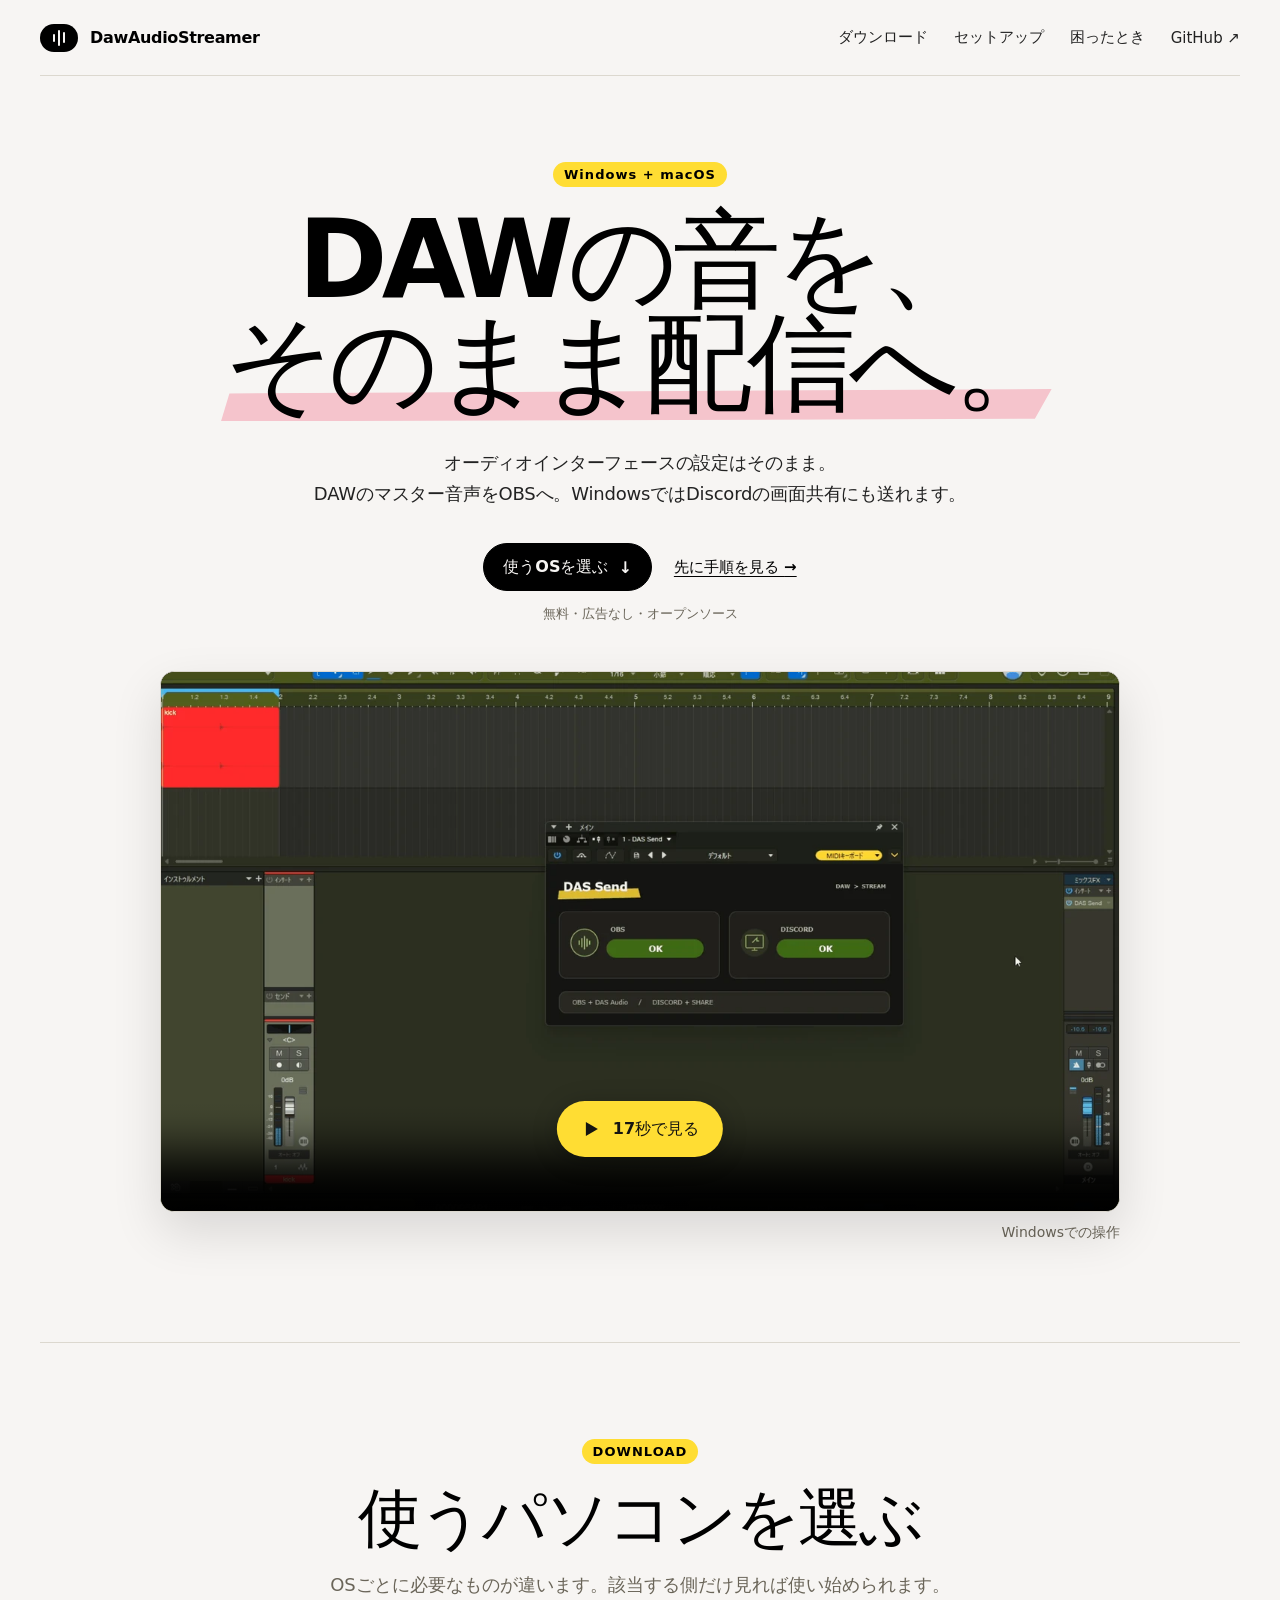
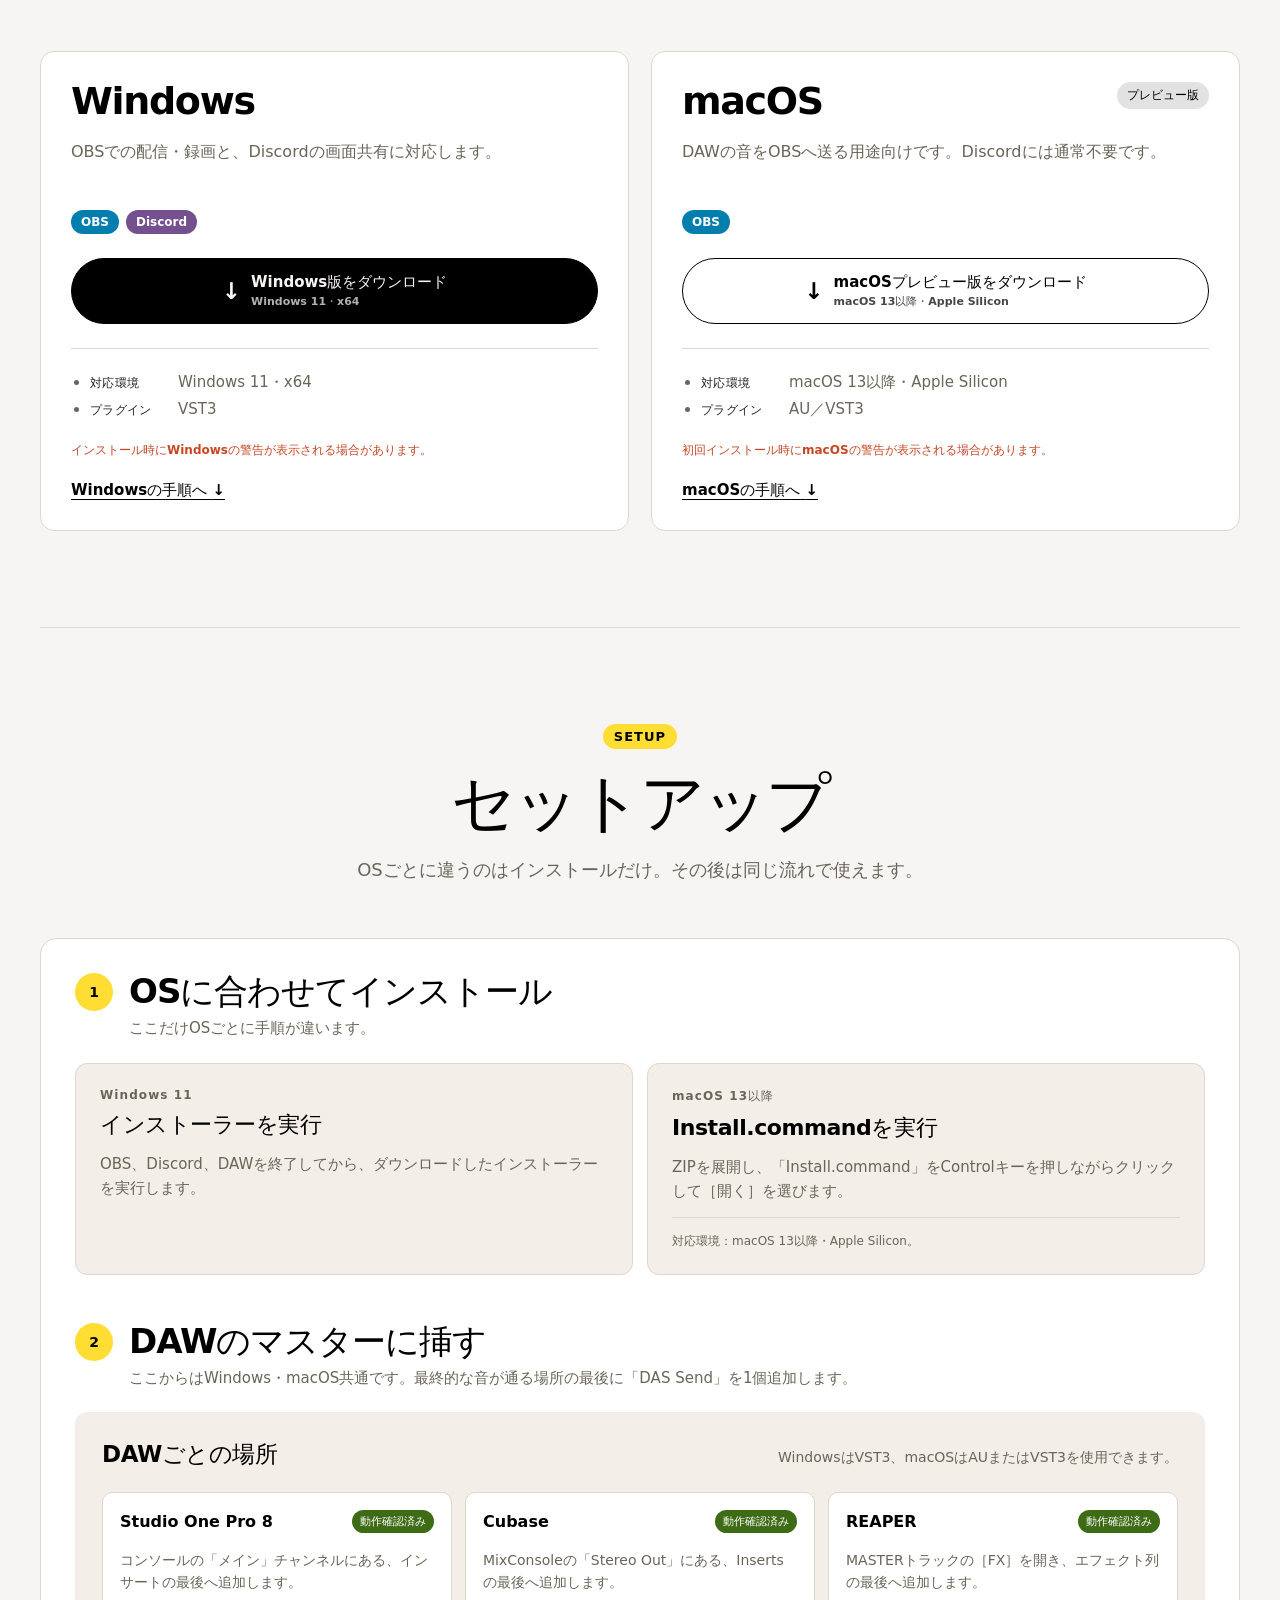
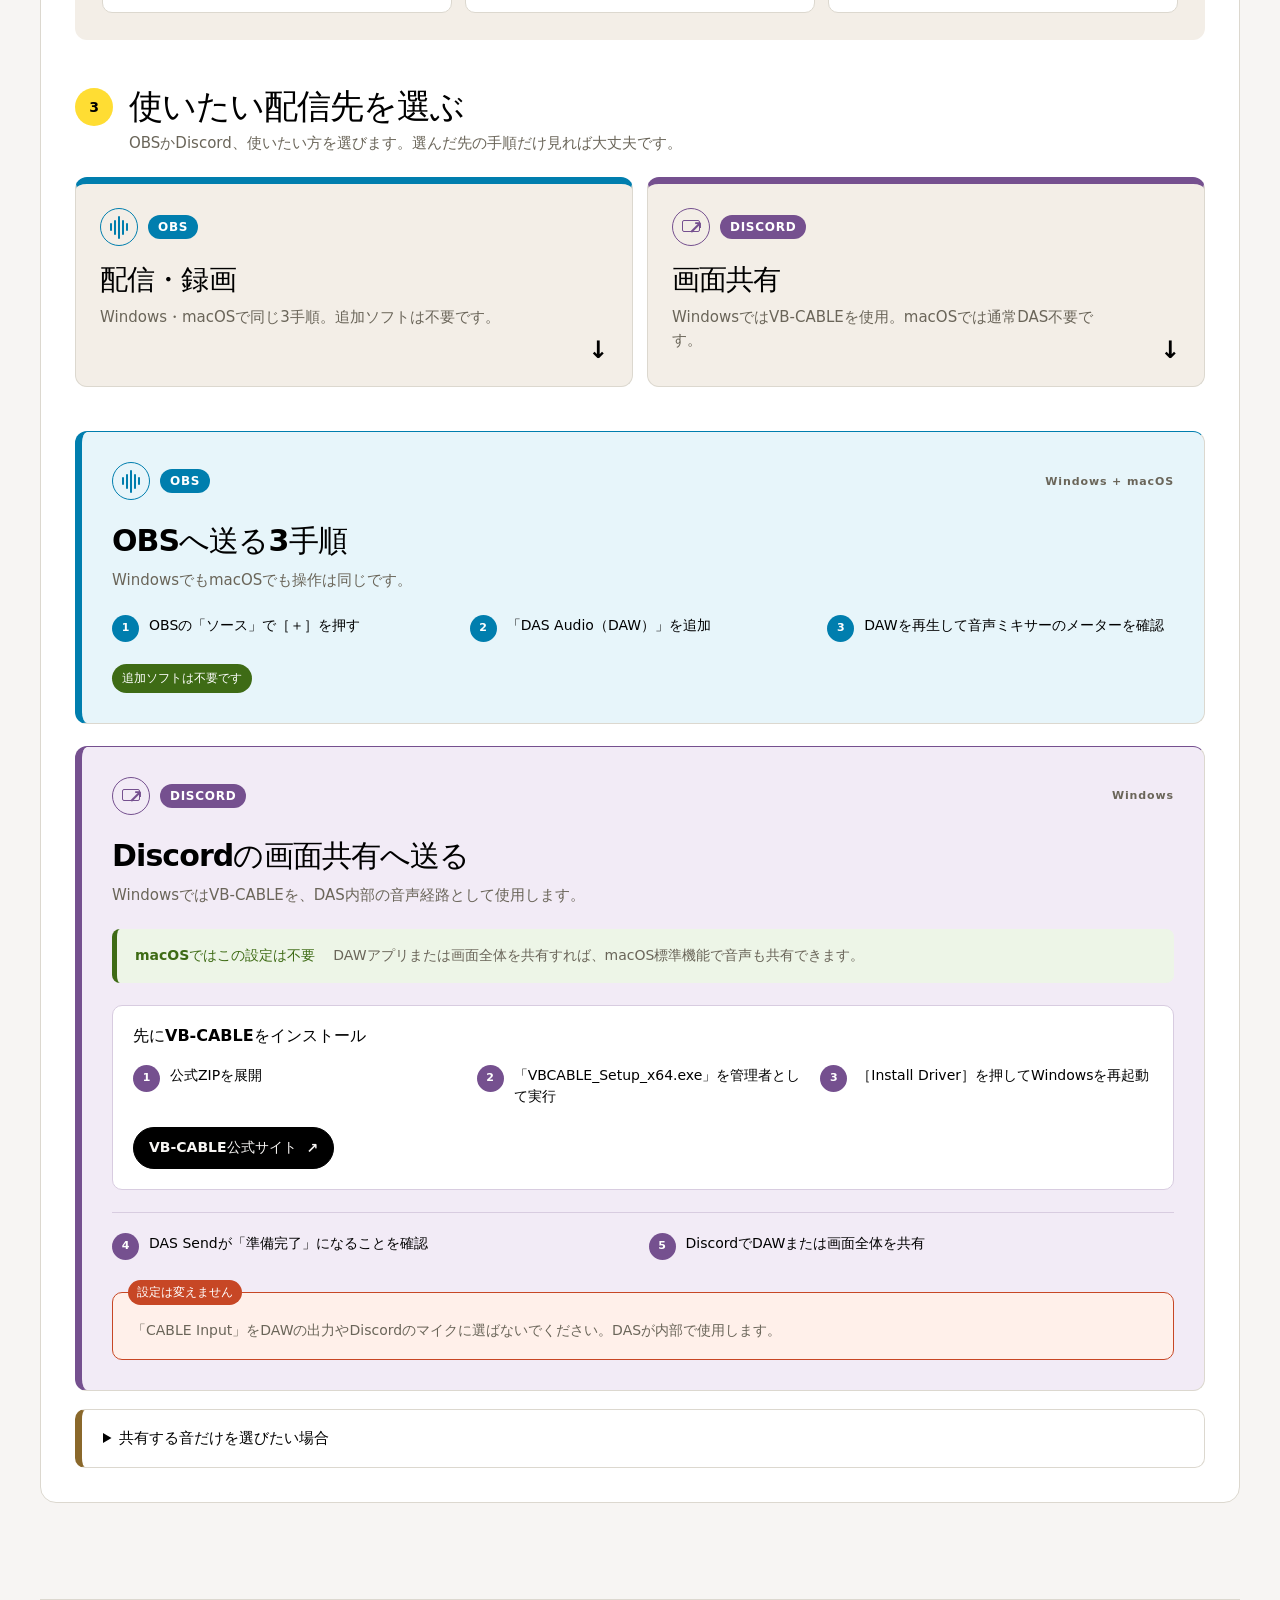
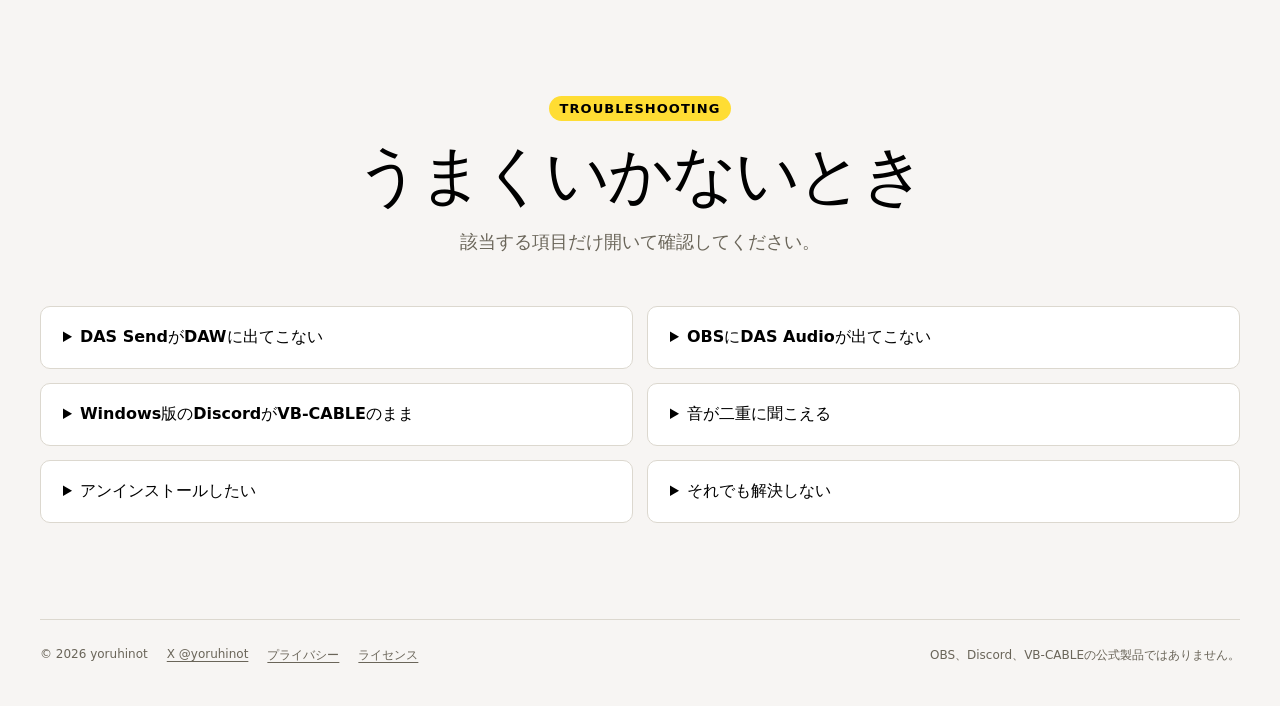
==== site/index.html @ f1803416 "不具合や要望の連絡先にXを追加" ====
<!doctype html>
<html lang="ja">
<head>
  <meta charset="utf-8">
  <meta name="viewport" content="width=device-width, initial-scale=1">
  <title>DawAudioStreamer — DAWの音を配信へ</title>
  <meta name="description" content="DAWの音声を、オーディオ設定を変えずにOBSやDiscordの画面共有へ送れます。Windows版とmacOSプレビュー版を配布中。">
  <meta name="theme-color" content="#f7f5f3" media="(prefers-color-scheme: light)">
  <meta name="theme-color" content="#151411" media="(prefers-color-scheme: dark)">
  <link rel="canonical" href="https://yoruhinot.github.io/DawAudioStreamer/">
  <link rel="icon" href="favicon.ico?v=20260908" sizes="16x16 32x32 48x48">
  <link rel="icon" type="image/png" sizes="32x32" href="favicon-32.png?v=20260908">
  <link rel="icon" type="image/svg+xml" sizes="any" href="favicon.svg?v=20260908">
  <link rel="apple-touch-icon" sizes="180x180" href="apple-touch-icon.png?v=20260908">
  <meta property="og:type" content="website">
  <meta property="og:site_name" content="DawAudioStreamer">
  <meta property="og:locale" content="ja_JP">
  <meta property="og:url" content="https://yoruhinot.github.io/DawAudioStreamer/">
  <meta property="og:title" content="DawAudioStreamer — DAWの音を配信へ">
  <meta property="og:description" content="DAWの音をOBSへ。WindowsではDiscordの画面共有にも。オーディオインターフェースの設定はそのまま。">
  <meta property="og:image" content="https://yoruhinot.github.io/DawAudioStreamer/og.png?v=20260908">
  <meta property="og:image:type" content="image/png">
  <meta property="og:image:alt" content="DawAudioStreamer — DAWの音を、そのまま配信へ。OBS / Discord">
  <meta property="og:image:width" content="1731">
  <meta property="og:image:height" content="909">
  <meta name="twitter:card" content="summary_large_image">
  <meta name="twitter:title" content="DawAudioStreamer — DAWの音を配信へ">
  <meta name="twitter:description" content="DAWの音をOBSへ。WindowsではDiscordの画面共有にも。オーディオインターフェースの設定はそのまま。">
  <meta name="twitter:image" content="https://yoruhinot.github.io/DawAudioStreamer/og.png?v=20260908">
  <meta name="twitter:image:alt" content="DawAudioStreamer — DAWの音を、そのまま配信へ。OBS / Discord">
  <link rel="stylesheet" href="styles.css?v=20260908-video">
</head>
<body>
  <header class="site-header">
    <a class="brand" href="#top" aria-label="DawAudioStreamer トップ">
      <span class="brand-mark" aria-hidden="true"><i></i><i></i><i></i></span>
      <span>DawAudioStreamer</span>
    </a>
    <nav aria-label="メインメニュー">
      <a href="#download">ダウンロード</a>
      <a href="#setup">セットアップ</a>
      <a href="#trouble">困ったとき</a>
      <a href="https://github.com/yoruhinot/DawAudioStreamer">GitHub <span aria-hidden="true">↗</span></a>
    </nav>
  </header>

  <main id="top">
    <section class="hero">
      <div class="hero-copy">
        <p class="eyebrow">Windows + macOS</p>
        <h1>DAWの音を、<br><span>そのまま配信へ。</span></h1>
        <p class="lead">オーディオインターフェースの設定はそのまま。<br>DAWのマスター音声をOBSへ。WindowsではDiscordの画面共有にも送れます。</p>
        <div class="hero-actions">
          <a class="primary-button" href="#download">使うOSを選ぶ <span aria-hidden="true">↓</span></a>
          <a class="text-link" href="#setup">先に手順を見る <span aria-hidden="true">→</span></a>
        </div>
        <p class="download-note">無料・広告なし・オープンソース</p>
      </div>

      <figure class="demo-figure">
        <div class="demo-player">
          <video id="demo-video" controls playsinline preload="none" width="1920" height="1080" poster="demo-poster.webp" aria-label="DawAudioStreamerの使い方：DAW、OBS、Discordでの操作">
            <source src="das-demo.mp4" type="video/mp4">
            <a href="das-demo.mp4">動画をダウンロード</a>
          </video>
          <button class="demo-play" id="demo-play" type="button" aria-label="Windowsでの使い方を再生（約17秒）" aria-controls="demo-video" hidden>
            <svg width="20" height="20" viewBox="0 0 20 20" aria-hidden="true"><path d="M5 3 17 10 5 17Z" fill="currentColor"/></svg>
            <span>17秒で見る</span>
          </button>
        </div>
        <figcaption>Windowsでの操作</figcaption>
      </figure>
    </section>

    <section class="download-section" id="download">
      <div class="section-heading">
        <p class="eyebrow">DOWNLOAD</p>
        <h2>使うパソコンを選ぶ</h2>
        <p>OSごとに必要なものが違います。該当する側だけ見れば使い始められます。</p>
      </div>

      <div class="platform-grid">
        <article class="platform-card windows-card">
          <div class="platform-card-header"><h3>Windows</h3></div>
          <p class="platform-summary">OBSでの配信・録画と、Discordの画面共有に対応します。</p>
          <div class="purpose-chips" aria-label="Windows版の用途"><span class="obs-chip">OBS</span><span class="discord-chip">Discord</span></div>
          <a class="download-button" id="windows-download" href="https://github.com/yoruhinot/DawAudioStreamer/releases/download/v0.4.1/DawAudioStreamer-Setup-0.4.1.exe">
            <span class="download-icon" aria-hidden="true">↓</span><span><strong id="download-title">Windows版をダウンロード</strong><small id="download-version">Windows 11・x64</small></span>
          </a>
          <ul class="platform-facts"><li><strong>対応環境</strong>Windows 11・x64</li><li><strong>プラグイン</strong>VST3</li></ul>
          <p class="install-warning">インストール時にWindowsの警告が表示される場合があります。</p>
          <a class="card-link" href="#windows-setup">Windowsの手順へ <span aria-hidden="true">↓</span></a>
        </article>

        <article class="platform-card mac-card">
          <div class="platform-card-header"><h3>macOS</h3><span class="stage-badge">プレビュー版</span></div>
          <p class="platform-summary">DAWの音をOBSへ送る用途向けです。Discordには通常不要です。</p>
          <div class="purpose-chips" aria-label="macOS版の用途"><span class="obs-chip">OBS</span></div>
          <a class="download-button mac-download" id="mac-download" href="https://github.com/yoruhinot/DawAudioStreamer/releases/download/v0.4.1-macos-preview.1/DawAudioStreamer-0.4.1-macos-preview.1-macOS-AppleSilicon.zip">
            <span class="download-icon" aria-hidden="true">↓</span><span><strong id="mac-download-title">macOSプレビュー版をダウンロード</strong><small id="mac-download-version">macOS 13以降・Apple Silicon</small></span>
          </a>
          <ul class="platform-facts"><li><strong>対応環境</strong>macOS 13以降・Apple Silicon</li><li><strong>プラグイン</strong>AU／VST3</li></ul>
          <p class="install-warning">初回インストール時にmacOSの警告が表示される場合があります。</p>
          <a class="card-link" href="#macos">macOSの手順へ <span aria-hidden="true">↓</span></a>
        </article>
      </div>
    </section>

    <section class="setup-section" id="setup">
      <span class="anchor-alias" id="start" aria-hidden="true"></span>
      <div class="section-heading"><p class="eyebrow">SETUP</p><h2>セットアップ</h2><p>OSごとに違うのはインストールだけ。その後は同じ流れで使えます。</p></div>

      <article class="setup-flow">
        <div class="flow-heading"><span>1</span><div><h3>OSに合わせてインストール</h3><p>ここだけOSごとに手順が違います。</p></div></div>
        <div class="install-grid">
          <section class="install-card" id="windows-setup">
            <p class="platform-label">Windows 11</p><h4>インストーラーを実行</h4>
            <p>OBS、Discord、DAWを終了してから、ダウンロードしたインストーラーを実行します。</p>
          </section>
          <section class="install-card" id="macos">
            <p class="platform-label">macOS 13以降</p><h4>Install.commandを実行</h4>
            <p>ZIPを展開し、「Install.command」をControlキーを押しながらクリックして［開く］を選びます。</p>
            <small>対応環境：macOS 13以降・Apple Silicon。</small>
          </section>
        </div>

        <div class="flow-heading" id="daw"><span>2</span><div><h3>DAWのマスターに挿す</h3><p>ここからはWindows・macOS共通です。最終的な音が通る場所の最後に「DAS Send」を1個追加します。</p></div></div>
        <div class="daw-block">
          <div class="subheading"><h4>DAWごとの場所</h4><p>WindowsはVST3、macOSはAUまたはVST3を使用できます。</p></div>
          <div class="daw-list">
            <article class="daw-card"><header><strong>Studio One Pro 8</strong><span>動作確認済み</span></header><p>コンソールの「メイン」チャンネルにある、インサートの最後へ追加します。</p></article>
            <article class="daw-card"><header><strong>Cubase</strong><span>動作確認済み</span></header><p>MixConsoleの「Stereo Out」にある、Insertsの最後へ追加します。</p></article>
            <article class="daw-card"><header><strong>REAPER</strong><span>動作確認済み</span></header><p>MASTERトラックの［FX］を開き、エフェクト列の最後へ追加します。</p></article>
          </div>
        </div>

        <div class="flow-heading"><span>3</span><div><h3>使いたい配信先を選ぶ</h3><p>OBSかDiscord、使いたい方を選びます。選んだ先の手順だけ見れば大丈夫です。</p></div></div>
        <div class="route-choice-grid">
          <a class="route-choice obs-choice" href="#obs">
            <div class="destination-label obs-label"><span class="wave-icon" aria-hidden="true"><i></i><i></i><i></i><i></i><i></i></span><strong>OBS</strong></div>
            <h4>配信・録画</h4><p>Windows・macOSで同じ3手順。追加ソフトは不要です。</p><span class="route-arrow" aria-hidden="true">↓</span>
          </a>
          <a class="route-choice discord-choice" href="#discord">
            <div class="destination-label discord-label"><span class="share-icon" aria-hidden="true"></span><strong>DISCORD</strong></div>
            <h4>画面共有</h4><p>WindowsではVB-CABLEを使用。macOSでは通常DAS不要です。</p><span class="route-arrow" aria-hidden="true">↓</span>
          </a>
        </div>

        <div class="route-details">
          <section class="destination-card obs-guide" id="obs">
            <header class="detail-header"><div class="destination-label obs-label"><span class="wave-icon" aria-hidden="true"><i></i><i></i><i></i><i></i><i></i></span><strong>OBS</strong></div><span class="platform-scope">Windows + macOS</span></header>
            <h4>OBSへ送る3手順</h4><p>WindowsでもmacOSでも操作は同じです。</p>
            <ol><li><span>1</span>OBSの「ソース」で［＋］を押す</li><li><span>2</span>「DAS Audio（DAW）」を追加</li><li><span>3</span>DAWを再生して音声ミキサーのメーターを確認</li></ol>
            <p class="result-note success-note">追加ソフトは不要です</p>
          </section>

          <section class="destination-card discord-guide" id="discord">
            <span class="anchor-alias" id="discord-share" aria-hidden="true"></span>
            <header class="detail-header"><div class="destination-label discord-label"><span class="share-icon" aria-hidden="true"></span><strong>DISCORD</strong></div><span class="platform-scope">Windows</span></header>
            <h4>Discordの画面共有へ送る</h4><p>WindowsではVB-CABLEを、DAS内部の音声経路として使用します。</p>
            <div class="native-mac-note"><strong>macOSではこの設定は不要</strong><p>DAWアプリまたは画面全体を共有すれば、macOS標準機能で音声も共有できます。</p></div>
            <div id="vbcable" class="dependency-box">
              <strong>先にVB-CABLEをインストール</strong>
              <ol><li><span>1</span>公式ZIPを展開</li><li><span>2</span>「VBCABLE_Setup_x64.exe」を管理者として実行</li><li><span>3</span>［Install Driver］を押してWindowsを再起動</li></ol>
              <a class="secondary-button" href="https://vb-audio.com/Cable/">VB-CABLE公式サイト <span aria-hidden="true">↗</span></a>
            </div>
            <ol class="discord-final-steps"><li><span>4</span>DAS Sendが「準備完了」になることを確認</li><li><span>5</span>DiscordでDAWまたは画面全体を共有</li></ol>
            <div class="important-note"><strong>設定は変えません</strong><p>「CABLE Input」をDAWの出力やDiscordのマイクに選ばないでください。DASが内部で使用します。</p></div>
          </section>
        </div>

        <details class="advanced-tip"><summary>共有する音だけを選びたい場合</summary><p>「配信用BUS」を1本作り、配信したいトラックだけを送ります。そのBUSの最後にDAS Sendを1個挿すと、自分だけが聞く音を配信から外せます。</p></details>
      </article>
    </section>

    <section class="trouble-section" id="trouble">
      <div class="section-heading"><p class="eyebrow">TROUBLESHOOTING</p><h2>うまくいかないとき</h2><p>該当する項目だけ開いて確認してください。</p></div>
      <div class="faq-grid">
        <details><summary>DAS SendがDAWに出てこない</summary><p>DAWのVST3またはAUプラグインを再スキャンします。インストール後にDAWを再起動していない場合は、一度終了して開き直してください。</p></details>
        <details><summary>OBSにDAS Audioが出てこない</summary><p>OBSを完全に終了して開き直します。その後、「ソース」の［＋］をもう一度確認してください。</p></details>
        <details><summary>Windows版のDiscordがVB-CABLEのまま</summary><p>VB-CABLEのx64版を管理者として導入し、Windowsを再起動してください。</p></details>
        <details><summary>音が二重に聞こえる</summary><p>OBSでDAS Audioとデスクトップ音声の両方から、同じDAW音声を取り込んでいないか確認します。DAS Sendも1個だけにしてください。</p></details>
        <details><summary>アンインストールしたい</summary><p>Windowsは「インストールされているアプリ」から削除します。macOSはDAWとOBSを終了して「Uninstall.command」を実行します。</p></details>
        <details><summary>それでも解決しない</summary><p>不具合や要望は<a href="https://x.com/yoruhinot">X（@yoruhinot）</a>または<a href="https://github.com/yoruhinot/DawAudioStreamer/issues">GitHub Issues</a>へ。使用OS、DAW、OBSのバージョンと症状を添えてください。</p></details>
      </div>
    </section>
  </main>

  <footer>
    <span>© 2026 yoruhinot</span>
    <a href="https://x.com/yoruhinot">X @yoruhinot</a>
    <a href="https://github.com/yoruhinot/DawAudioStreamer/blob/main/PRIVACY.md">プライバシー</a>
    <a href="https://github.com/yoruhinot/DawAudioStreamer/blob/main/LICENSE">ライセンス</a>
    <span class="trademark-note">OBS、Discord、VB-CABLEの公式製品ではありません。</span>
  </footer>

  <script src="app.js?v=20260908-video" defer></script>
</body>
</html>
---- site/styles.css ----
:root {
  color-scheme: light dark;
  --paper: #f7f5f3;
  --card: #ffffff;
  --cream: #f3eee7;
  --ink: #000000;
  --charcoal: #222222;
  --graphite: #6a6559;
  --linen: #dcd8cf;
  --smoke: #e2e2e2;
  --yellow: #ffdd33;
  --pink: #f5c4cc;
  --obs: #007eae;
  --obs-soft: #e7f5fa;
  --discord: #75508f;
  --discord-soft: #f2ebf6;
  --success: #3e6b15;
  --success-soft: #edf5e7;
  --attention: #c74725;
  --attention-soft: #fff0ea;
  --tip: #8a682b;
  --focus: #005fcc;
  font-family: Inter, "Segoe UI", "Noto Sans JP", system-ui, sans-serif;
  font-synthesis: none;
}

* { box-sizing: border-box; }
html { scroll-behavior: smooth; }
body { margin: 0; min-height: 100vh; color: var(--ink); background: var(--paper); }
a { color: inherit; }
section, article[id], div[id] { scroll-margin-top: 110px; }

.site-header, main, footer { width: min(1200px, calc(100% - 48px)); margin-inline: auto; }
.site-header {
  position: sticky;
  z-index: 20;
  top: 0;
  min-height: 76px;
  display: flex;
  align-items: center;
  justify-content: space-between;
  background: color-mix(in srgb, var(--paper) 94%, transparent);
  border-bottom: 1px solid var(--linen);
  backdrop-filter: blur(12px);
}
.brand { display: inline-flex; align-items: center; gap: 12px; text-decoration: none; font-weight: 750; letter-spacing: -.02em; }
.brand-mark { width: 38px; height: 28px; display: flex; align-items: center; justify-content: center; gap: 3px; color: var(--paper); background: var(--ink); border-radius: 9999px; }
.brand-mark i { width: 2px; border-radius: 2px; background: currentColor; }
.brand-mark i:nth-child(1) { height: 8px; }
.brand-mark i:nth-child(2) { height: 16px; }
.brand-mark i:nth-child(3) { height: 11px; }
nav { display: flex; align-items: center; gap: 26px; }
nav a { color: var(--charcoal); text-decoration: none; font-size: 15px; }
nav a:hover { text-decoration: underline; text-underline-offset: 4px; }

a:focus-visible, summary:focus-visible { outline: 3px solid var(--focus); outline-offset: 3px; }
.eyebrow { width: fit-content; margin: 0 auto 22px; padding: 5px 11px; color: #000; background: var(--yellow); border-radius: 9999px; font-size: 13px; font-weight: 800; letter-spacing: .08em; }
.text-link, .card-link { font-size: 15px; font-weight: 700; text-underline-offset: 4px; }
.primary-button, .secondary-button, .download-button {
  display: inline-flex;
  align-items: center;
  justify-content: center;
  gap: 10px;
  color: var(--paper);
  background: var(--ink);
  border: 1px solid var(--ink);
  border-radius: 9999px;
  font-weight: 750;
  text-decoration: none;
}
.primary-button { min-height: 48px; padding: 11px 19px; }
.primary-button:hover { color: #000; background: var(--yellow); }
.secondary-button { width: fit-content; min-height: 42px; padding: 9px 15px; font-size: 14px; }
.secondary-button:hover { color: #000; background: var(--yellow); }

.hero { padding: 86px 0 100px; text-align: center; }
.hero-copy { max-width: 980px; margin-inline: auto; }
h1 { margin: 0; font-size: clamp(58px, 8.7vw, 108px); line-height: .95; letter-spacing: -.055em; }
h1 span { position: relative; z-index: 0; white-space: nowrap; }
h1 span::before { content: ""; position: absolute; z-index: -1; left: -.03em; right: -.04em; bottom: .03em; height: .3em; background: var(--pink); clip-path: polygon(1% 14%, 99% 0, 97% 92%, 0 100%); }
.lead { margin: 34px 0 0; color: var(--charcoal); font-size: 18px; line-height: 1.7; letter-spacing: -.01em; }
.hero-actions { margin-top: 34px; display: flex; align-items: center; justify-content: center; gap: 22px; }
.download-note { margin: 14px 0 0; color: var(--graphite); font-size: 13px; }

.demo-figure { max-width: 960px; margin: 48px auto 0; }
.demo-player { position: relative; overflow: hidden; background: #151411; border: 1px solid var(--linen); border-radius: 14px; box-shadow: 0 20px 50px rgb(0 0 0 / 12%); }
.demo-player video { display: block; width: 100%; height: auto; aspect-ratio: 16 / 9; }
.demo-play { position: absolute; bottom: max(44px, 10%); left: 50%; transform: translateX(-50%); display: flex; align-items: center; justify-content: center; gap: 12px; min-height: 56px; padding: 14px 24px; color: #151411; background: #ffdd33; border: 0; border-radius: 9999px; box-shadow: 0 4px 24px rgb(0 0 0 / 25%); font: inherit; font-size: 16px; font-weight: 750; white-space: nowrap; cursor: pointer; }
.demo-play[hidden] { display: none; }
.demo-play:hover { background: #ffe76b; }
.demo-play:focus-visible { outline: 3px solid #fff; outline-offset: 5px; }
.demo-figure figcaption { margin-top: 12px; color: var(--graphite); font-size: 14px; text-align: right; }
.wave-icon { display: flex; align-items: center; justify-content: center; gap: 2px; }
.wave-icon i { width: 2px; border-radius: 2px; background: currentColor; }
.wave-icon i:nth-child(1), .wave-icon i:nth-child(5) { height: 8px; }
.wave-icon i:nth-child(2), .wave-icon i:nth-child(4) { height: 15px; }
.wave-icon i:nth-child(3) { height: 23px; }
.share-icon::before { content: ""; position: absolute; inset: 11px 9px 13px; border: 1.5px solid currentColor; border-radius: 2px; }
.share-icon::after { content: "↗"; position: absolute; left: 15px; top: 8px; font-size: 18px; font-weight: 800; }
.preview-guide { margin: 15px 0 0; padding: 9px 13px; color: var(--graphite); background: #d2c7b8; border: 1px solid #c8beb1; border-radius: 10px; font-size: 12px; }

.download-section, .setup-section, .trouble-section { padding: 96px 0; border-top: 1px solid var(--linen); }
.section-heading { max-width: 790px; margin-inline: auto; text-align: center; }
.section-heading h2 { margin: 0; font-size: clamp(43px, 5vw, 70px); line-height: 1; letter-spacing: -.045em; }
.section-heading > p:last-child { margin: 21px auto 0; color: var(--graphite); font-size: 18px; line-height: 1.55; }

.platform-grid { margin-top: 52px; display: grid; grid-template-columns: 1fr 1fr; gap: 22px; align-items: stretch; }
.platform-card { padding: 30px; display: flex; flex-direction: column; background: var(--card); border: 1px solid var(--linen); border-radius: 14px; }
.platform-card-header { display: flex; align-items: flex-start; justify-content: space-between; gap: 18px; }
.platform-label { margin: 0 0 8px; color: var(--graphite); font-size: 12px; font-weight: 800; letter-spacing: .09em; }
.platform-card h3 { margin: 0; font-size: 38px; line-height: 1; letter-spacing: -.035em; }
.stage-badge { padding: 5px 10px; color: var(--ink); background: var(--smoke); border-radius: 9999px; font-size: 12px; font-weight: 800; white-space: nowrap; }
.platform-summary { min-height: 54px; margin: 20px 0 0; color: var(--graphite); font-size: 16px; line-height: 1.55; }
.purpose-chips { margin-top: 16px; display: flex; flex-wrap: wrap; gap: 7px; }
.purpose-chips span { padding: 5px 10px; color: #fff; border-radius: 9999px; font-size: 12px; font-weight: 800; }
.purpose-chips .obs-chip { background: var(--obs); }
.purpose-chips .discord-chip { background: var(--discord); }
.purpose-chips .native-chip { background: var(--success); }
.download-button { width: 100%; min-height: 66px; margin-top: 24px; padding: 12px 18px; text-align: left; }
.download-button:hover { color: #000; background: var(--yellow); }
.download-button strong, .download-button small { display: block; }
.download-button strong { font-size: 15px; }
.download-button small { margin-top: 2px; opacity: .72; font-size: 11px; }
.download-icon { font-size: 23px; line-height: 1; }
.mac-download { color: var(--ink); background: var(--card); }
.mac-download:hover { color: var(--paper); background: var(--ink); }
.platform-facts { margin: 24px 0 0; padding: 20px 0 0 19px; color: var(--graphite); border-top: 1px solid var(--linen); font-size: 15px; line-height: 1.8; }
.platform-facts strong { display: inline-block; min-width: 88px; color: var(--charcoal); font-size: 12px; letter-spacing: .03em; }
.install-warning { margin: 18px 0 0; color: var(--attention); font-size: 12px; font-weight: 750; line-height: 1.5; }
.card-link { margin-top: auto; padding-top: 22px; }

.setup-section { position: relative; }
.anchor-alias { position: absolute; pointer-events: none; }
.setup-flow { margin-top: 54px; padding: 34px; background: var(--card); border: 1px solid var(--linen); border-radius: 16px; }
.flow-heading { margin-top: 48px; display: flex; align-items: flex-start; gap: 16px; }
.flow-heading:first-child { margin-top: 0; }
.flow-heading > span { flex: 0 0 38px; width: 38px; height: 38px; display: grid; place-items: center; color: #000; background: var(--yellow); border-radius: 9999px; font-size: 14px; font-weight: 850; }
.flow-heading h3 { margin: 0; font-size: clamp(25px, 3vw, 34px); line-height: 1.1; letter-spacing: -.03em; }
.flow-heading p { max-width: 760px; margin: 7px 0 0; color: var(--graphite); font-size: 15px; line-height: 1.55; }
.install-grid { margin-top: 22px; display: grid; grid-template-columns: 1fr 1fr; gap: 14px; }
.install-card { padding: 24px; background: var(--cream); border: 1px solid var(--linen); border-radius: 12px; }
.install-card h4 { margin: 0; font-size: 22px; letter-spacing: -.02em; }
.install-card > p:not(.platform-label) { margin: 12px 0 0; color: var(--graphite); font-size: 15px; line-height: 1.6; }
.install-card small { display: block; margin-top: 14px; padding-top: 14px; color: var(--graphite); border-top: 1px solid var(--linen); font-size: 12px; line-height: 1.5; }

.daw-block { margin-top: 22px; padding: 27px; background: var(--cream); border-radius: 12px; }
.subheading { display: flex; align-items: baseline; justify-content: space-between; gap: 24px; }
.subheading h4, .destination-heading h4 { margin: 0; font-size: 23px; letter-spacing: -.02em; }
.subheading p, .destination-heading p { margin: 0; color: var(--graphite); font-size: 14px; }
.daw-list { margin-top: 22px; display: grid; grid-template-columns: repeat(3, 1fr); gap: 13px; }
.daw-card { background: var(--card); border: 1px solid var(--linen); border-radius: 10px; }
.daw-card header { padding: 17px; display: flex; align-items: center; justify-content: space-between; gap: 10px; }
.daw-card header strong { font-size: 16px; }
.daw-card header span { padding: 4px 8px; color: #fff; background: var(--success); border-radius: 9999px; font-size: 11px; font-weight: 800; white-space: nowrap; }
.daw-card p { margin: 0; padding: 0 17px 18px; color: var(--graphite); font-size: 14px; line-height: 1.55; }

.route-choice-grid { margin-top: 22px; display: grid; grid-template-columns: 1fr 1fr; gap: 14px; }
.route-choice { position: relative; min-height: 210px; padding: 24px 62px 24px 24px; color: inherit; background: var(--cream); border: 1px solid var(--linen); border-top-width: 7px; border-radius: 12px; text-decoration: none; }
.route-choice:hover { transform: translateY(-2px); box-shadow: 0 10px 24px rgb(0 0 0 / 10%); }
.obs-choice { border-top-color: var(--obs); }
.discord-choice { border-top-color: var(--discord); }
.route-choice h4 { margin: 19px 0 0; font-size: 28px; line-height: 1.1; letter-spacing: -.03em; }
.route-choice p { max-width: 440px; margin: 10px 0 0; color: var(--graphite); font-size: 15px; line-height: 1.55; }
.route-arrow { position: absolute; right: 24px; bottom: 22px; font-size: 24px; font-weight: 800; }
.route-details { margin-top: 44px; display: grid; gap: 22px; }
.destination-card { position: relative; padding: 30px; border: 1px solid var(--linen); border-left-width: 7px; border-radius: 12px; }
.obs-guide { background: var(--obs-soft); border-top-color: var(--obs); }
.discord-guide { background: var(--discord-soft); border-top-color: var(--discord); }
.obs-guide { border-left-color: var(--obs); }
.discord-guide { border-left-color: var(--discord); }
.detail-header { display: flex; align-items: center; justify-content: space-between; gap: 16px; }
.platform-scope { color: var(--graphite); font-size: 11px; font-weight: 800; letter-spacing: .08em; }
.destination-label { display: flex; align-items: center; gap: 10px; }
.destination-label > span { position: relative; width: 38px; height: 38px; color: currentColor; border: 1.5px solid currentColor; border-radius: 50%; }
.destination-label strong { padding: 5px 10px; color: #fff; border-radius: 9999px; font-size: 12px; letter-spacing: .06em; }
.obs-label { color: var(--obs); }
.obs-label strong { background: var(--obs); }
.discord-label { color: var(--discord); }
.discord-label strong { background: var(--discord); }
.destination-card > h4 { margin: 24px 0 0; font-size: 30px; line-height: 1.1; letter-spacing: -.03em; }
.destination-card > p:not(.result-note) { margin: 12px 0 0; color: var(--graphite); font-size: 15px; line-height: 1.55; }
.destination-card > ol { margin: 22px 0 0; padding: 0; display: grid; grid-template-columns: repeat(3, 1fr); gap: 11px; list-style: none; }
.destination-card li { display: flex; align-items: flex-start; gap: 10px; font-size: 14px; line-height: 1.5; }
.destination-card li span { flex: 0 0 27px; width: 27px; height: 27px; display: grid; place-items: center; color: #fff; border-radius: 9999px; font-size: 11px; font-weight: 800; }
.obs-guide li span { background: var(--obs); }
.discord-guide li span { background: var(--discord); }
.result-note { width: fit-content; margin: 22px 0 0; padding: 6px 10px; border-radius: 9999px; font-size: 12px; font-weight: 800; }
.success-note { color: #fff; background: var(--success); }
.dependency-box { margin-top: 22px; padding: 20px; background: var(--card); border: 1px solid #d8cce0; border-radius: 10px; }
.dependency-box > strong { font-size: 16px; }
.dependency-box ol { margin: 18px 0 0; padding: 0; display: grid; grid-template-columns: repeat(3, 1fr); gap: 11px; list-style: none; }
.dependency-box .secondary-button { margin-top: 20px; }
.discord-final-steps { grid-template-columns: repeat(2, 1fr) !important; padding-top: 20px !important; border-top: 1px solid #d8cce0; }
.native-mac-note { margin-top: 22px; padding: 16px 18px; display: flex; align-items: baseline; gap: 18px; background: var(--success-soft); border-left: 5px solid var(--success); border-radius: 8px; }
.native-mac-note strong { flex: 0 0 auto; color: var(--success); font-size: 14px; }
.native-mac-note p { margin: 0; color: var(--graphite); font-size: 14px; line-height: 1.55; }
.important-note { position: relative; margin-top: 32px; padding: 27px 19px 18px; background: var(--attention-soft); border: 1px solid var(--attention); border-radius: 10px; }
.important-note strong { position: absolute; top: -13px; left: 15px; padding: 4px 9px; color: #fff; background: var(--attention); border-radius: 9999px; font-size: 12px; }
.important-note p { margin: 0; color: var(--graphite); font-size: 14px; line-height: 1.55; }
.advanced-tip { margin-top: 18px; padding: 19px 21px; background: var(--card); border: 1px solid var(--linen); border-left: 7px solid var(--tip); border-radius: 10px; }
.advanced-tip summary { cursor: pointer; font-size: 15px; font-weight: 750; }
.advanced-tip p { margin: 13px 0 0; color: var(--graphite); font-size: 14px; line-height: 1.6; }

.faq-grid { margin-top: 50px; display: grid; grid-template-columns: 1fr 1fr; gap: 14px; }
.faq-grid details { padding: 20px 22px; background: var(--card); border: 1px solid var(--linen); border-radius: 10px; }
.faq-grid summary { cursor: pointer; font-size: 16px; font-weight: 750; }
.faq-grid p { margin: 14px 0 0; color: var(--graphite); font-size: 15px; line-height: 1.6; }
.faq-grid a { text-underline-offset: 3px; }

footer { padding: 27px 0 42px; display: flex; flex-wrap: wrap; gap: 19px; color: var(--graphite); border-top: 1px solid var(--linen); font-size: 12px; }
footer a { text-underline-offset: 3px; }
.trademark-note { margin-left: auto; }

@media (max-width: 900px) {
  .platform-grid { grid-template-columns: 1fr; }
  .platform-summary { min-height: 0; }
  .daw-list { grid-template-columns: 1fr; }
  .destination-card > ol, .dependency-box ol { grid-template-columns: 1fr; }
  .discord-final-steps { grid-template-columns: 1fr !important; }
  .trademark-note { margin-left: 0; width: 100%; }
}

@media (max-width: 620px) {
  .site-header, main, footer { width: min(100% - 28px, 1200px); }
  .site-header { min-height: 0; padding: 13px 0 11px; flex-wrap: wrap; }
  .brand span:last-child { font-size: 14px; }
  nav { width: 100%; margin-top: 11px; justify-content: space-between; gap: 10px; }
  nav a { font-size: 12px; }
  nav a:last-child { display: none; }
  .hero { padding: 62px 0 72px; }
  h1 { font-size: 44px; }
  h1 span { white-space: normal; }
  .lead br { display: none; }
  .hero-actions { align-items: stretch; flex-direction: column; }
  .primary-button { width: 100%; }
  .demo-figure { margin-top: 36px; }
  .demo-player { border-radius: 10px; }
  .demo-play { min-height: 48px; padding: 11px 18px; }
  .download-section, .setup-section, .trouble-section { padding: 72px 0; }
  .section-heading h2 { font-size: 36px; }
  .section-heading > p:last-child { font-size: 16px; }
  .platform-grid { margin-top: 40px; }
  .platform-card, .setup-flow { padding: 23px; }
  .platform-card h3 { font-size: 32px; }
  .download-button { justify-content: flex-start; }
  .install-grid, .route-choice-grid { grid-template-columns: 1fr; }
  .flow-heading { gap: 13px; }
  .flow-heading > span { flex-basis: 34px; width: 34px; height: 34px; }
  .flow-heading h3 { font-size: 25px; }
  .install-card { padding: 20px; }
  .daw-block { margin-inline: -8px; padding: 18px; }
  .subheading { align-items: flex-start; flex-direction: column; gap: 7px; }
  .daw-card header { align-items: flex-start; }
  .route-choice { min-height: 190px; padding: 22px 58px 22px 22px; }
  .destination-card { padding: 22px; }
  .destination-card > h4 { font-size: 26px; }
  .detail-header { align-items: flex-start; }
  .platform-scope { padding-top: 12px; text-align: right; }
  .native-mac-note { align-items: flex-start; flex-direction: column; gap: 6px; }
  .dependency-box { padding: 17px; }
  .faq-grid { grid-template-columns: 1fr; }
}

@media (prefers-color-scheme: dark) {
  :root {
    --paper: #151411;
    --card: #211f1b;
    --cream: #2a2721;
    --ink: #f7f3eb;
    --charcoal: #eee9df;
    --graphite: #bcb4a5;
    --linen: #484239;
    --smoke: #3a3630;
    --yellow: #f2cd32;
    --pink: #8f4355;
    --obs-soft: #142b34;
    --discord-soft: #2b2031;
    --success-soft: #1d2a18;
    --attention-soft: #351d17;
    --focus: #78baff;
  }
  .demo-player { border-color: #554d42; box-shadow: 0 20px 54px rgb(0 0 0 / 40%); }
  .dependency-box { border-color: #55435f; }
  .discord-final-steps { border-color: #55435f; }
  .native-mac-note strong { color: #95c96a; }
  .route-choice:hover { box-shadow: 0 10px 28px rgb(0 0 0 / 35%); }
}

@media (prefers-reduced-motion: reduce) {
  html { scroll-behavior: auto; }
  .route-choice:hover { transform: none; }
}
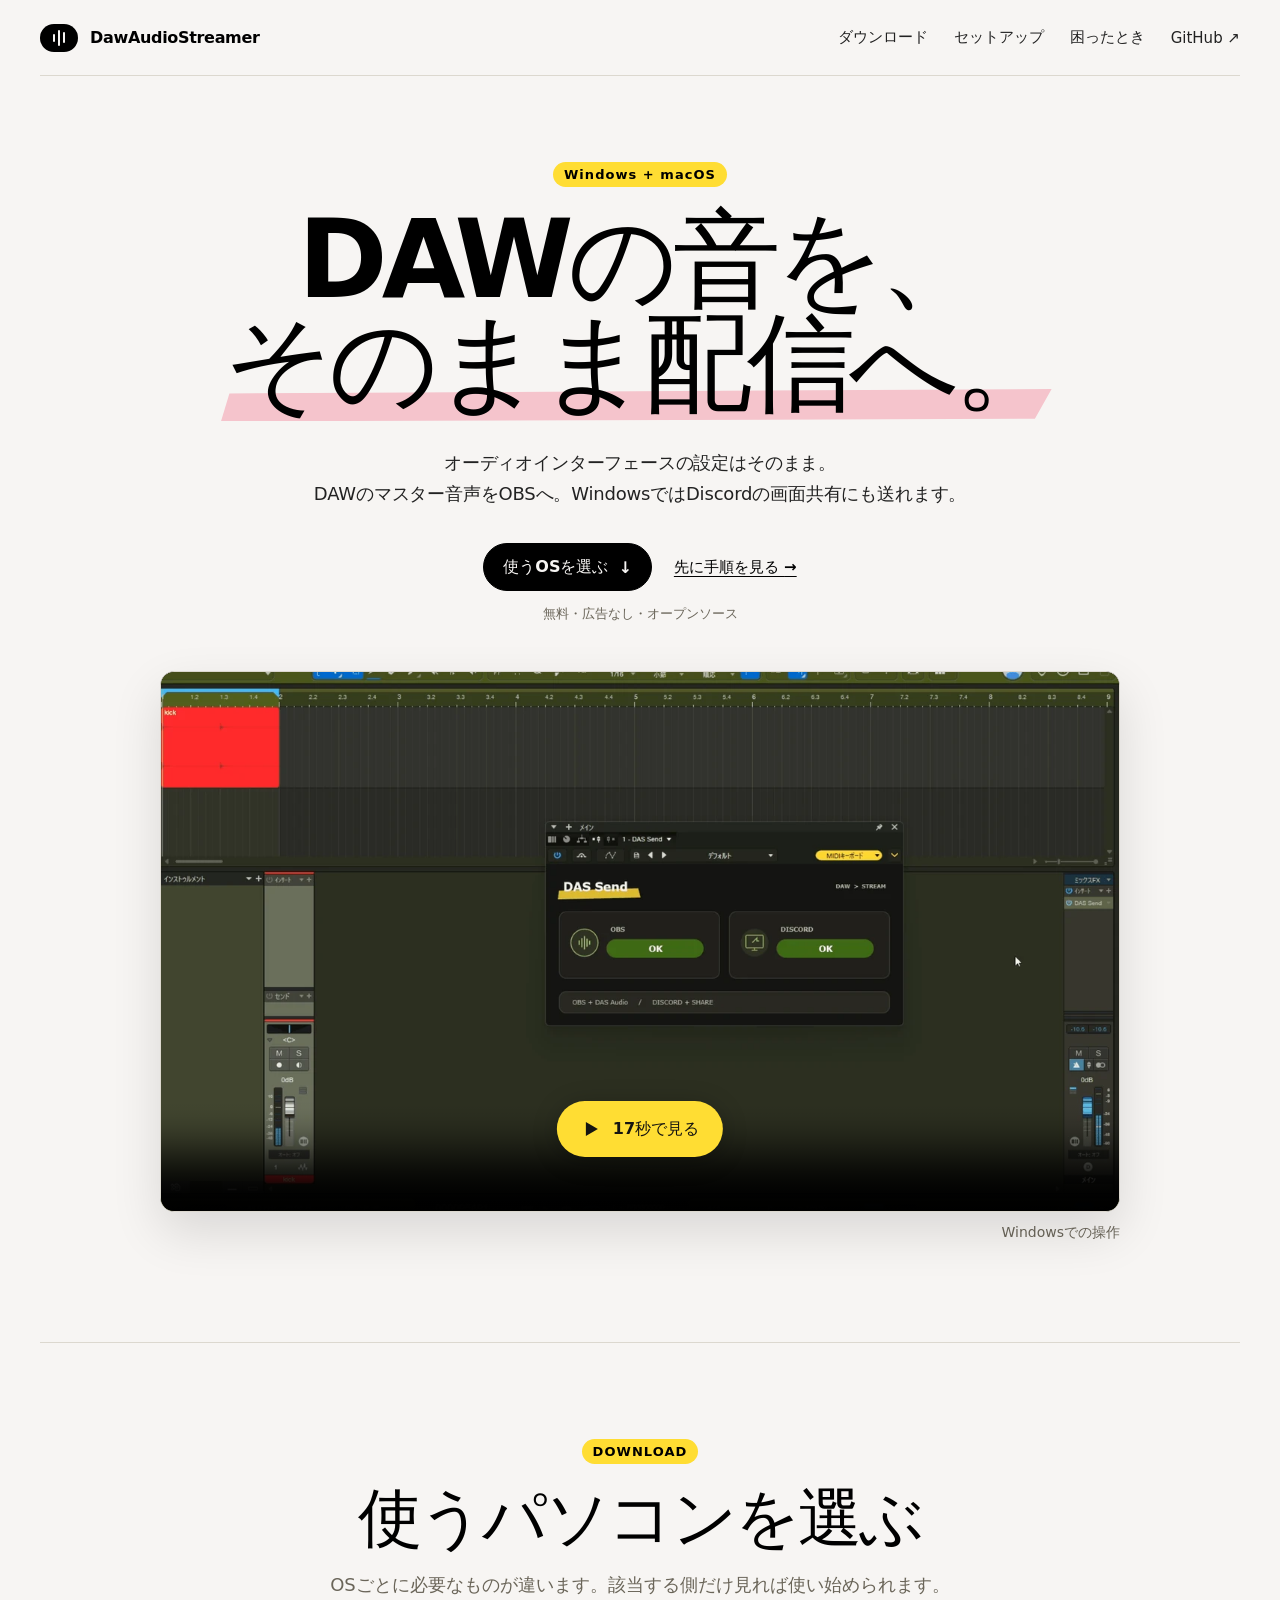
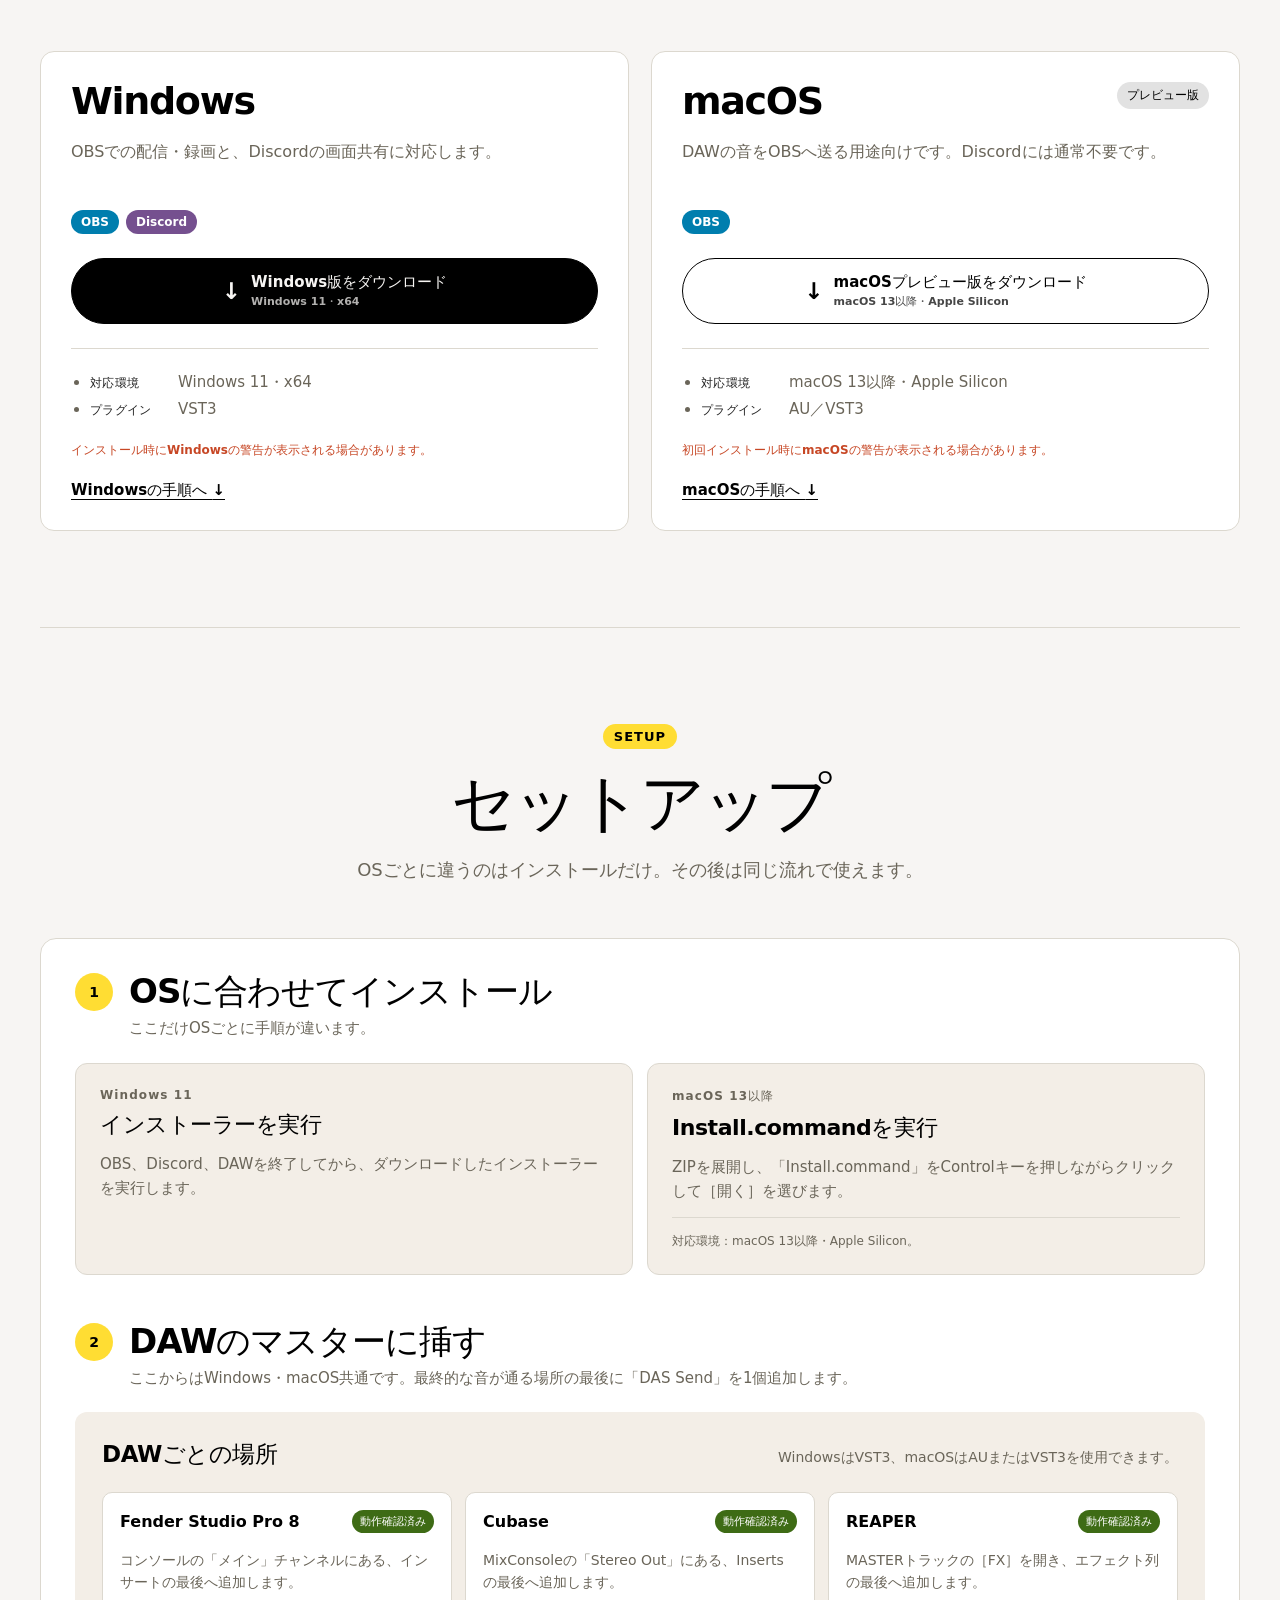
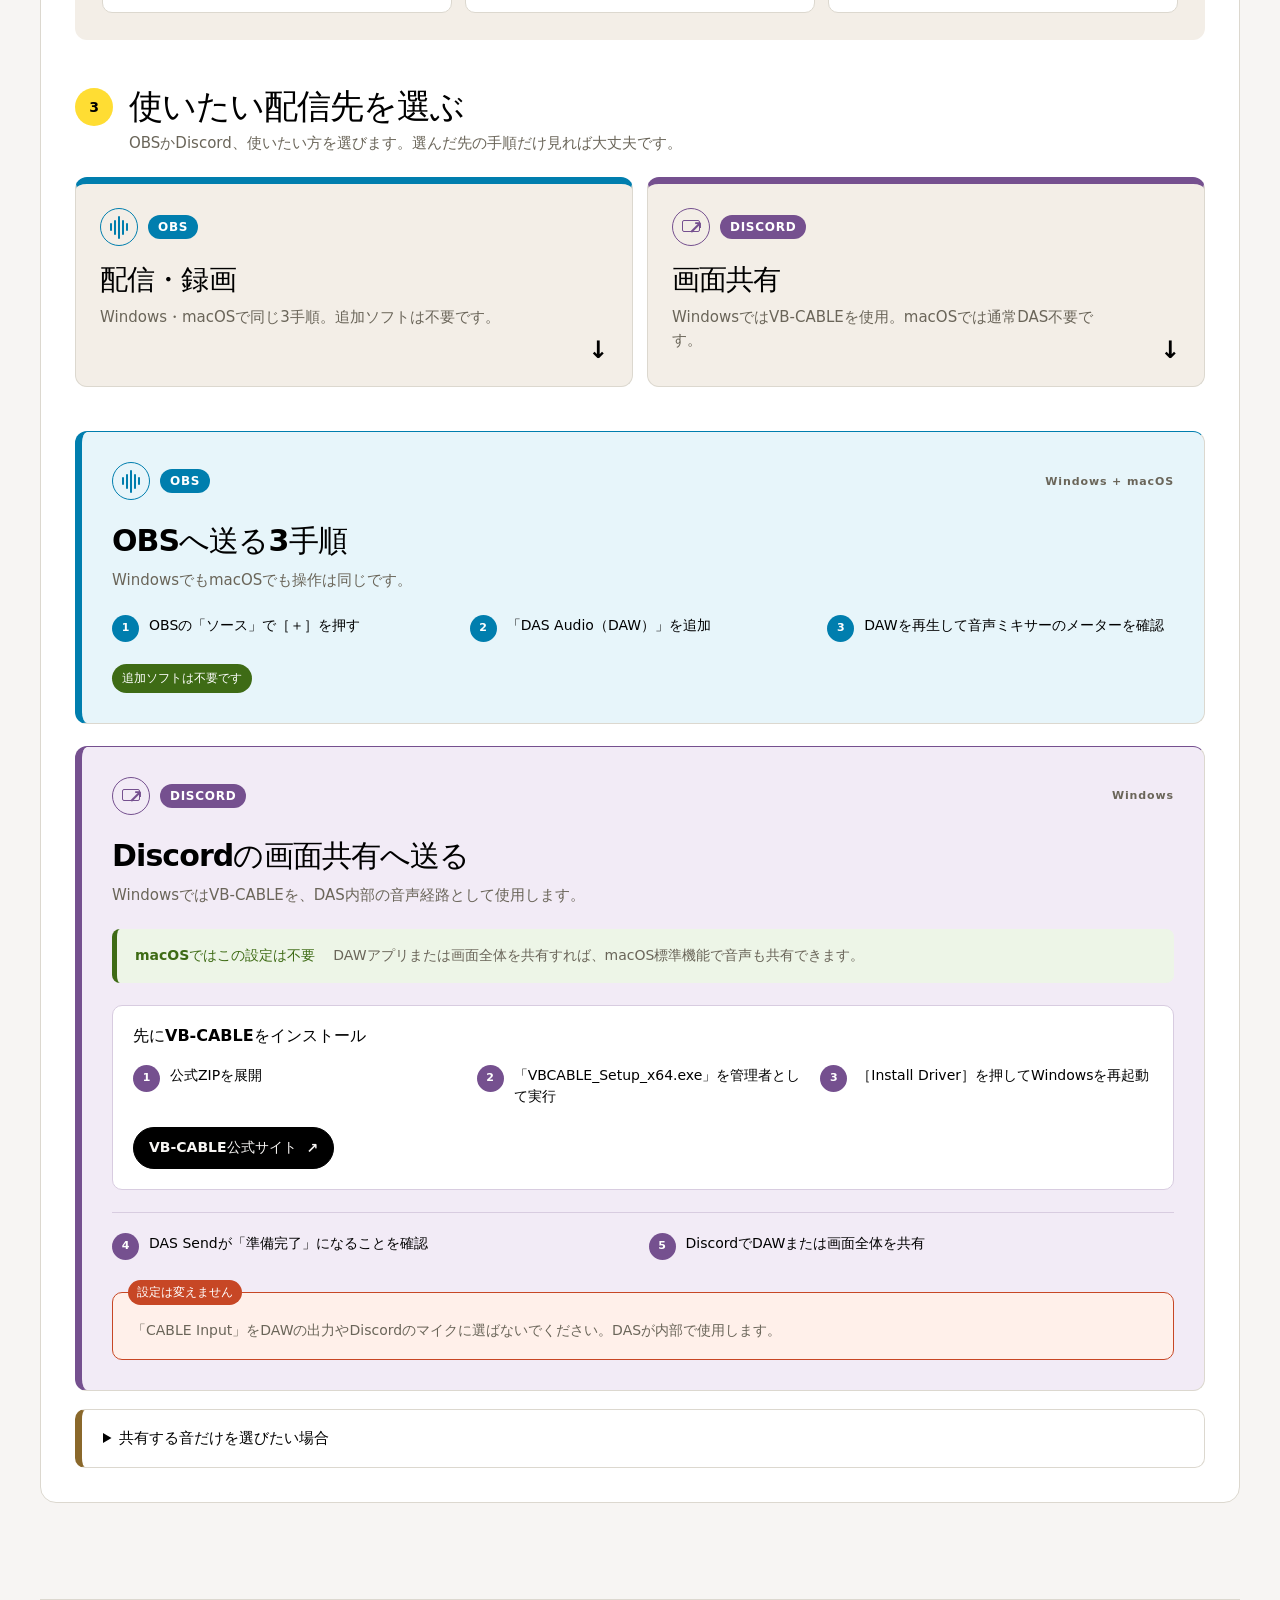
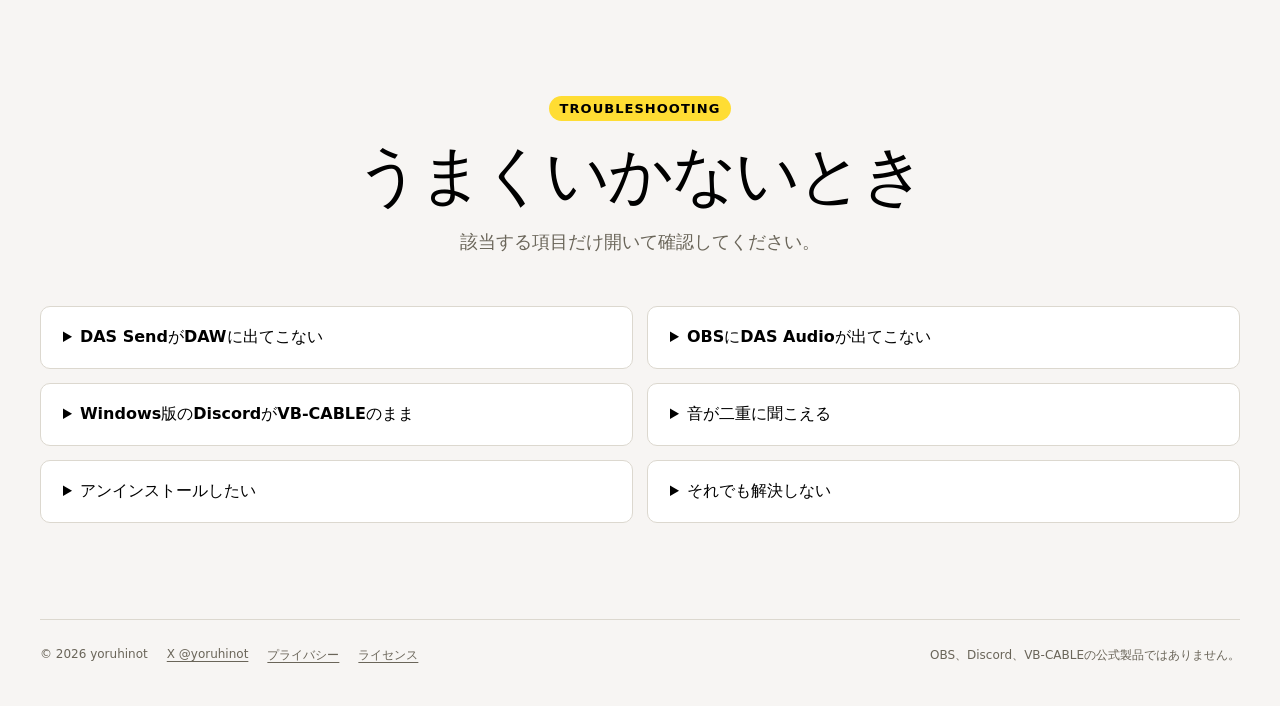
==== commit 59ff1fd3: "動作確認済みDAWの名称をFender Studio Pro 8に訂正" ====
--- a/site/index.html
+++ b/site/index.html
@@ -128,7 +128,7 @@
         <div class="daw-block">
           <div class="subheading"><h4>DAWごとの場所</h4><p>WindowsはVST3、macOSはAUまたはVST3を使用できます。</p></div>
           <div class="daw-list">
-            <article class="daw-card"><header><strong>Studio One Pro 8</strong><span>動作確認済み</span></header><p>コンソールの「メイン」チャンネルにある、インサートの最後へ追加します。</p></article>
+            <article class="daw-card"><header><strong>Fender Studio Pro 8</strong><span>動作確認済み</span></header><p>コンソールの「メイン」チャンネルにある、インサートの最後へ追加します。</p></article>
             <article class="daw-card"><header><strong>Cubase</strong><span>動作確認済み</span></header><p>MixConsoleの「Stereo Out」にある、Insertsの最後へ追加します。</p></article>
             <article class="daw-card"><header><strong>REAPER</strong><span>動作確認済み</span></header><p>MASTERトラックの［FX］を開き、エフェクト列の最後へ追加します。</p></article>
           </div>
@@ -177,7 +177,7 @@
       <div class="section-heading"><p class="eyebrow">TROUBLESHOOTING</p><h2>うまくいかないとき</h2><p>該当する項目だけ開いて確認してください。</p></div>
       <div class="faq-grid">
         <details><summary>DAS SendがDAWに出てこない</summary><p>DAWのVST3またはAUプラグインを再スキャンします。インストール後にDAWを再起動していない場合は、一度終了して開き直してください。</p></details>
-        <details><summary>OBSにDAS Audioが出てこない</summary><p>OBSを完全に終了して開き直します。その後、「ソース」の［＋］をもう一度確認してください。</p></details>
+        <details><summary>OBSにDAS Audioが出てこない</summary><p>OBSを完全に終了して開き直し、「ソース」の［＋］をもう一度確認してください。</p><p>OBSのバージョンが古いと、DAS Audioが表示されない場合があります。表示されない場合は、OBSを最新版に更新して試してください。</p></details>
         <details><summary>Windows版のDiscordがVB-CABLEのまま</summary><p>VB-CABLEのx64版を管理者として導入し、Windowsを再起動してください。</p></details>
         <details><summary>音が二重に聞こえる</summary><p>OBSでDAS Audioとデスクトップ音声の両方から、同じDAW音声を取り込んでいないか確認します。DAS Sendも1個だけにしてください。</p></details>
         <details><summary>アンインストールしたい</summary><p>Windowsは「インストールされているアプリ」から削除します。macOSはDAWとOBSを終了して「Uninstall.command」を実行します。</p></details>
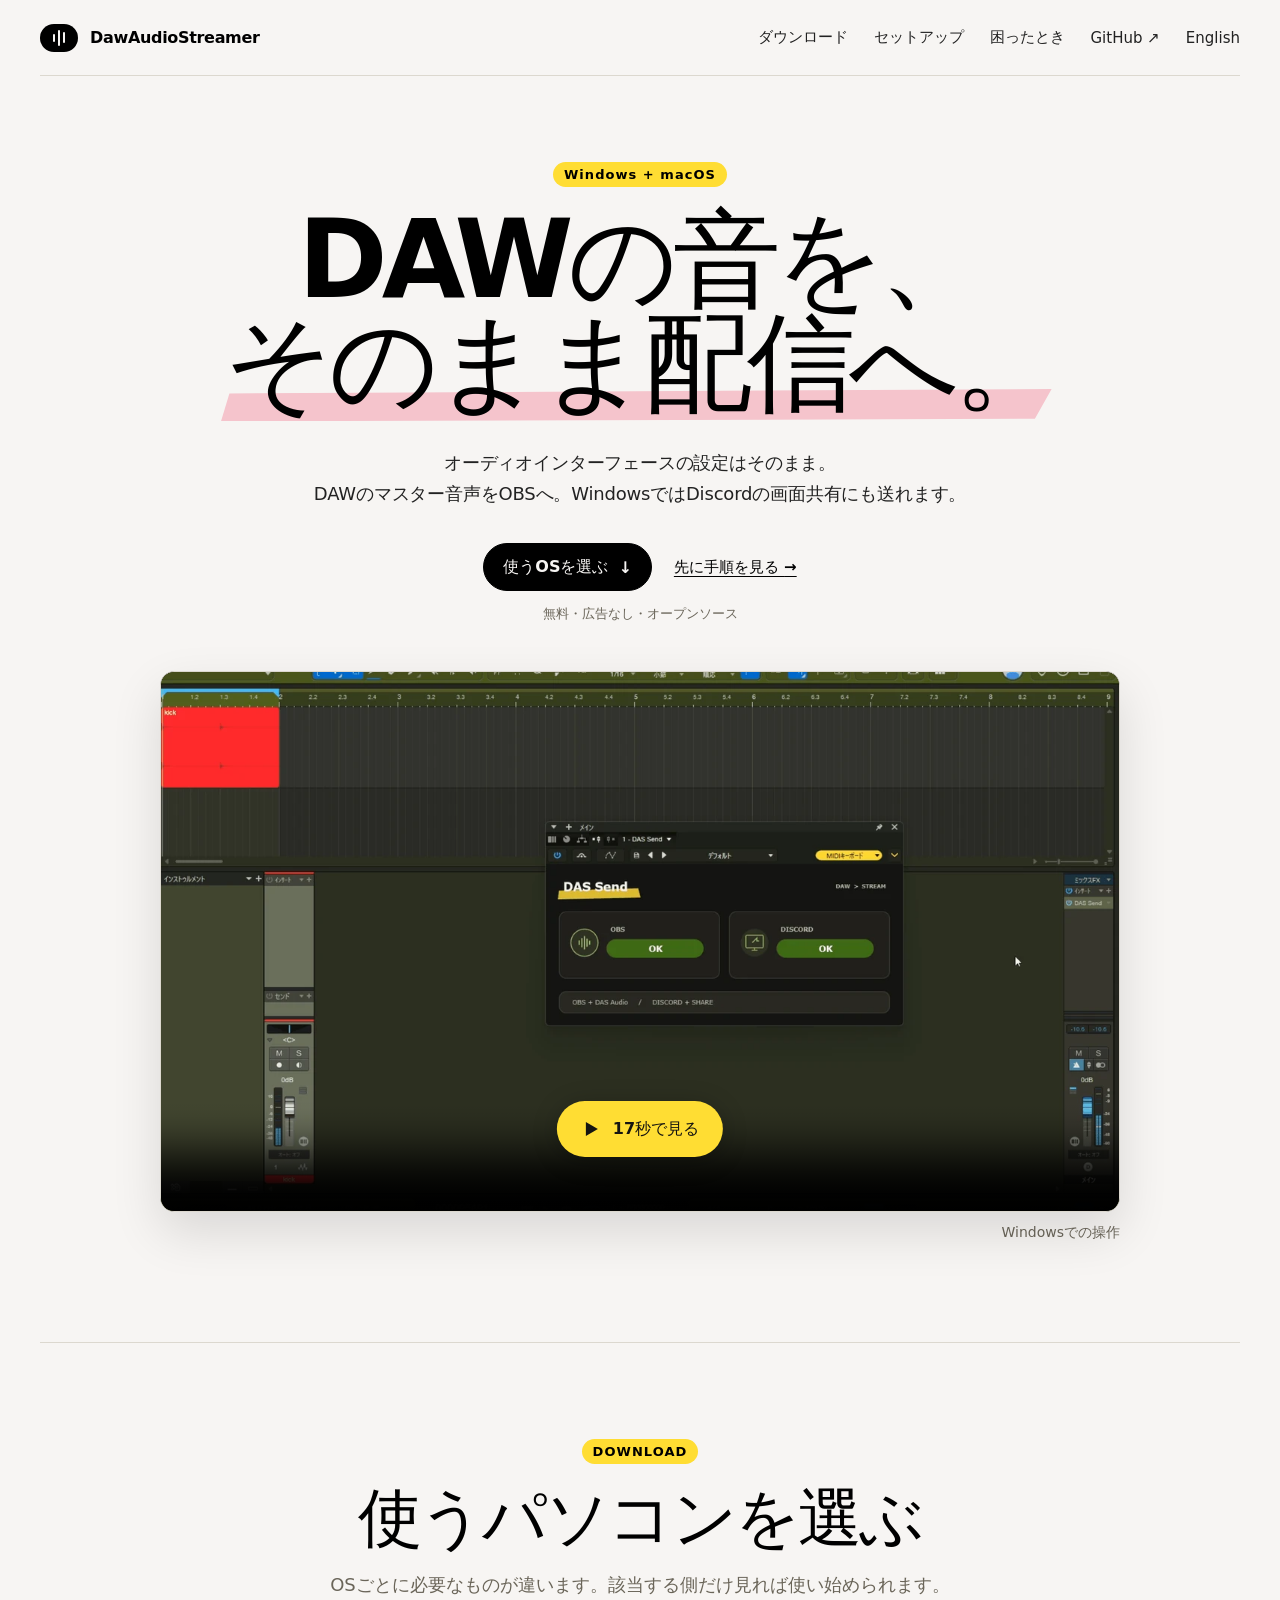
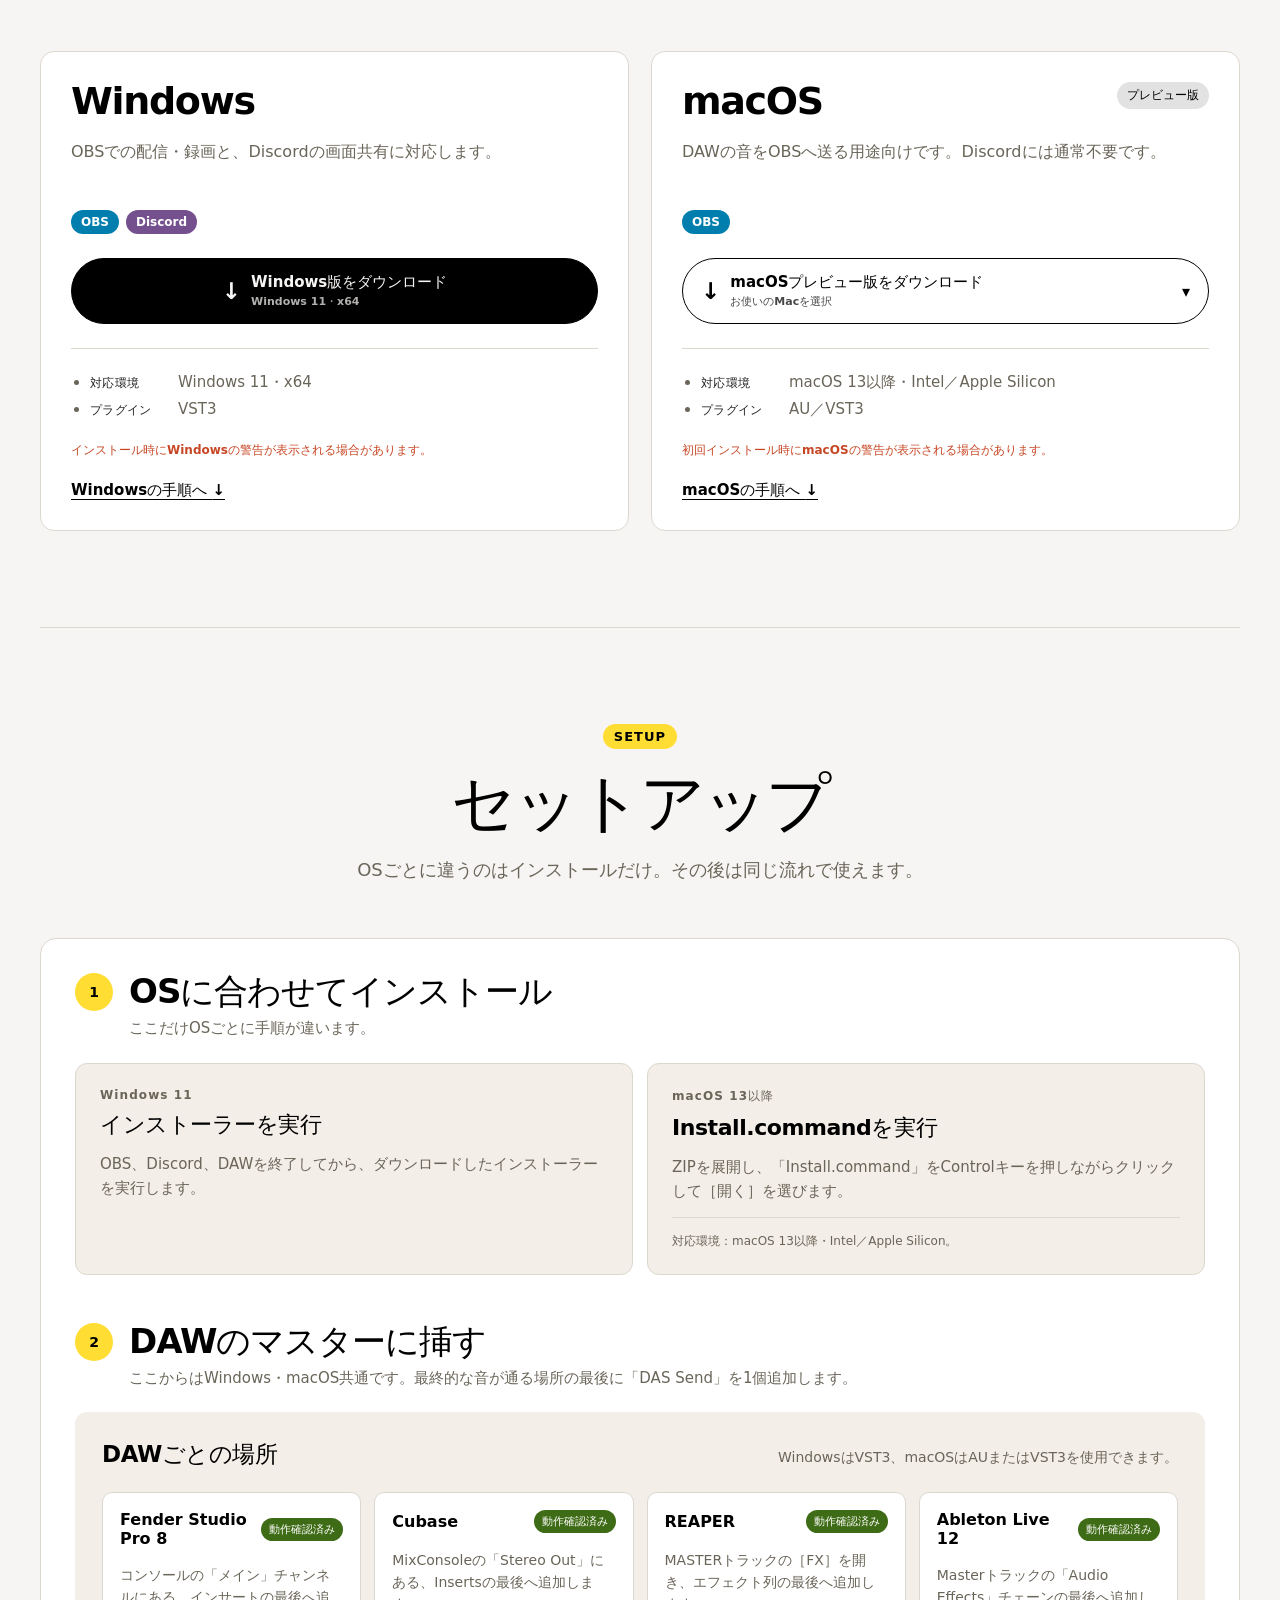
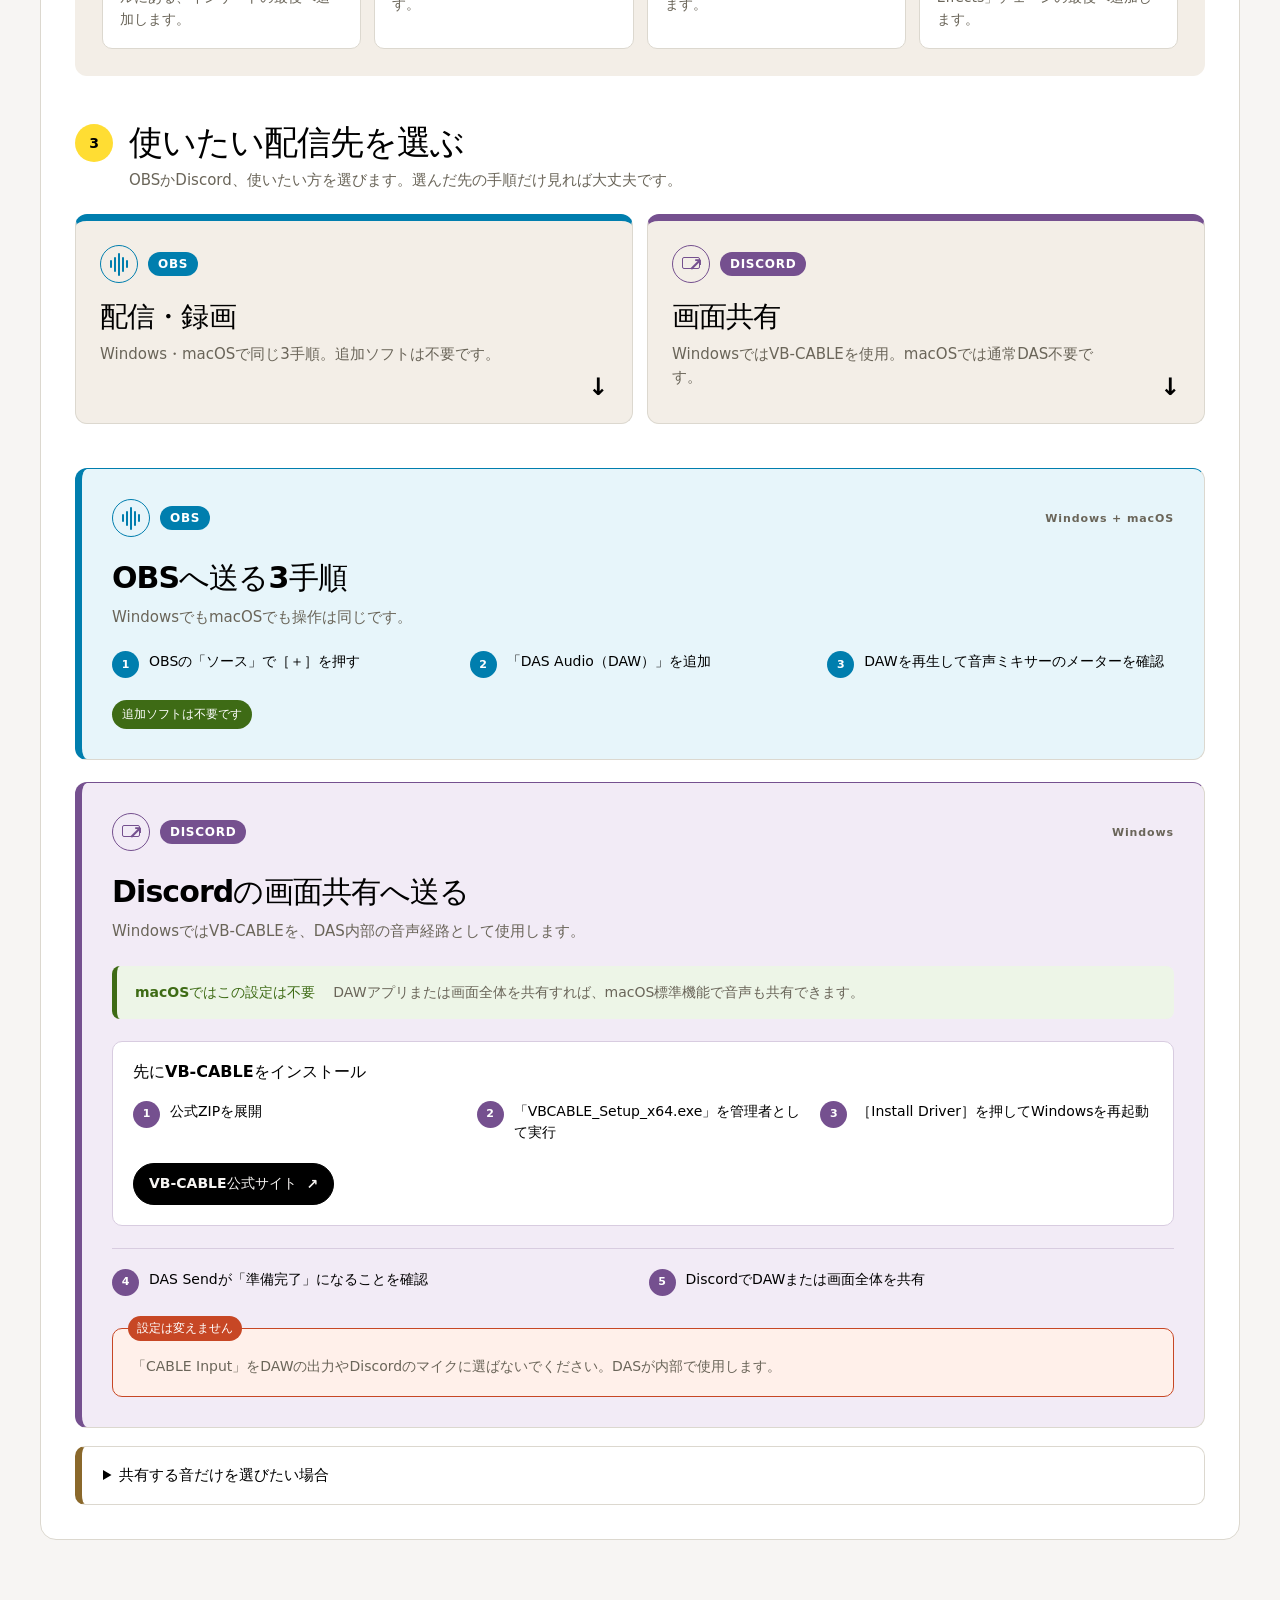
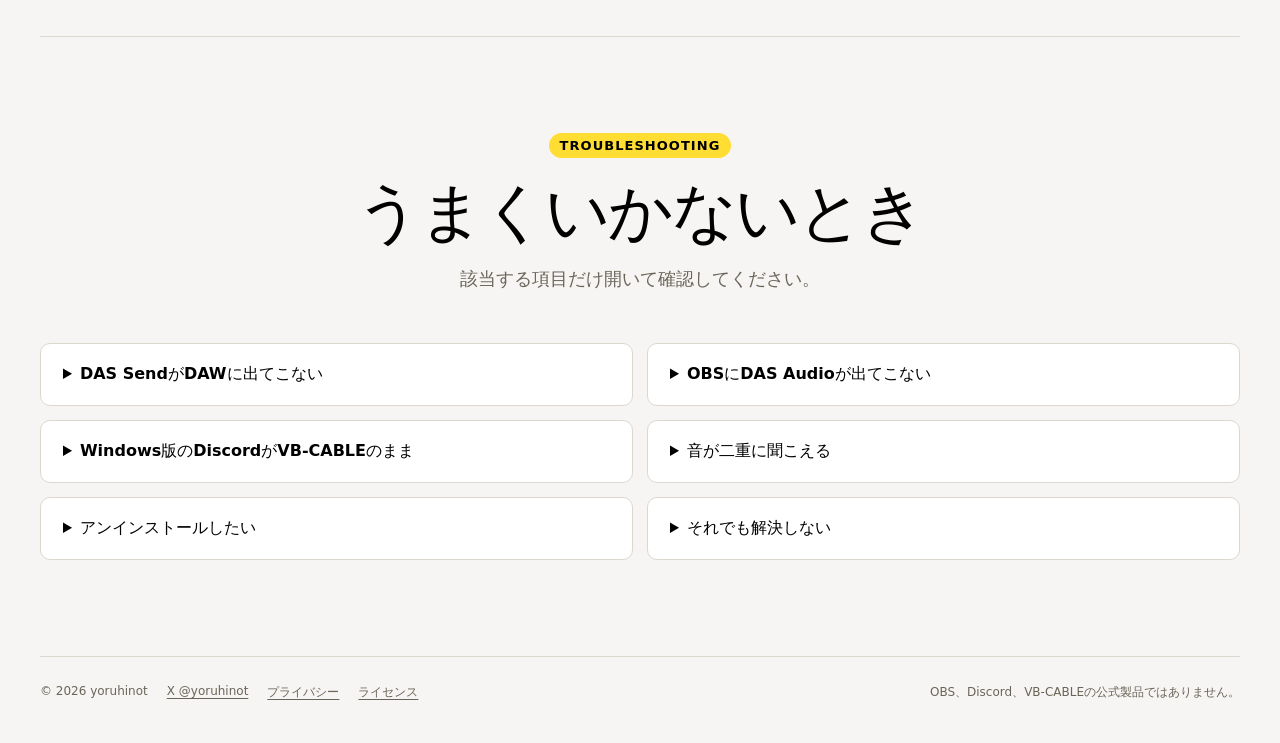
==== commit 96f38b70: "docs(i18n): add English docs and site (English default, Japanese preserved) Translate README, PRIVAC" ====
--- a/site/index.html
+++ b/site/index.html
@@ -41,6 +41,7 @@
       <a href="#setup">セットアップ</a>
       <a href="#trouble">困ったとき</a>
       <a href="https://github.com/yoruhinot/DawAudioStreamer">GitHub <span aria-hidden="true">↗</span></a>
+      <a href="en/">English</a>
     </nav>
   </header>
 
@@ -84,7 +85,7 @@
           <div class="platform-card-header"><h3>Windows</h3></div>
           <p class="platform-summary">OBSでの配信・録画と、Discordの画面共有に対応します。</p>
           <div class="purpose-chips" aria-label="Windows版の用途"><span class="obs-chip">OBS</span><span class="discord-chip">Discord</span></div>
-          <a class="download-button" id="windows-download" href="https://github.com/yoruhinot/DawAudioStreamer/releases/download/v0.4.1/DawAudioStreamer-Setup-0.4.1.exe">
+          <a class="download-button" id="windows-download" href="https://github.com/yoruhinot/DawAudioStreamer/releases/download/v0.4.2/DawAudioStreamer-Setup-0.4.2.exe">
             <span class="download-icon" aria-hidden="true">↓</span><span><strong id="download-title">Windows版をダウンロード</strong><small id="download-version">Windows 11・x64</small></span>
           </a>
           <ul class="platform-facts"><li><strong>対応環境</strong>Windows 11・x64</li><li><strong>プラグイン</strong>VST3</li></ul>
@@ -96,10 +97,21 @@
           <div class="platform-card-header"><h3>macOS</h3><span class="stage-badge">プレビュー版</span></div>
           <p class="platform-summary">DAWの音をOBSへ送る用途向けです。Discordには通常不要です。</p>
           <div class="purpose-chips" aria-label="macOS版の用途"><span class="obs-chip">OBS</span></div>
-          <a class="download-button mac-download" id="mac-download" href="https://github.com/yoruhinot/DawAudioStreamer/releases/download/v0.4.1-macos-preview.1/DawAudioStreamer-0.4.1-macos-preview.1-macOS-AppleSilicon.zip">
-            <span class="download-icon" aria-hidden="true">↓</span><span><strong id="mac-download-title">macOSプレビュー版をダウンロード</strong><small id="mac-download-version">macOS 13以降・Apple Silicon</small></span>
-          </a>
-          <ul class="platform-facts"><li><strong>対応環境</strong>macOS 13以降・Apple Silicon</li><li><strong>プラグイン</strong>AU／VST3</li></ul>
+          <details class="mac-picker" id="mac-download">
+            <summary class="download-button mac-download">
+              <span class="download-icon" aria-hidden="true">↓</span><span><strong>macOSプレビュー版をダウンロード</strong><small>お使いのMacを選択</small></span>
+              <span class="mac-picker-caret" aria-hidden="true">▾</span>
+            </summary>
+            <div class="mac-picker-menu">
+              <a class="mac-arch" id="mac-download-arm" href="https://github.com/yoruhinot/DawAudioStreamer/releases/download/v0.4.1-macos-preview.1/DawAudioStreamer-0.4.1-macos-preview.1-macOS-AppleSilicon.zip">
+                <strong>Apple Silicon</strong><small>M1〜M4・macOS 13以降</small>
+              </a>
+              <a class="mac-arch" id="mac-download-intel" href="https://github.com/yoruhinot/DawAudioStreamer/releases/download/v0.4.1-macos-preview.1/DawAudioStreamer-0.4.1-macos-preview.1-macOS-Intel.zip">
+                <strong>Intel</strong><small>x64・macOS 13以降</small>
+              </a>
+            </div>
+          </details>
+          <ul class="platform-facts"><li><strong>対応環境</strong>macOS 13以降・Intel／Apple Silicon</li><li><strong>プラグイン</strong>AU／VST3</li></ul>
           <p class="install-warning">初回インストール時にmacOSの警告が表示される場合があります。</p>
           <a class="card-link" href="#macos">macOSの手順へ <span aria-hidden="true">↓</span></a>
         </article>
@@ -120,7 +132,7 @@
           <section class="install-card" id="macos">
             <p class="platform-label">macOS 13以降</p><h4>Install.commandを実行</h4>
             <p>ZIPを展開し、「Install.command」をControlキーを押しながらクリックして［開く］を選びます。</p>
-            <small>対応環境：macOS 13以降・Apple Silicon。</small>
+            <small>対応環境：macOS 13以降・Intel／Apple Silicon。</small>
           </section>
         </div>
 
@@ -131,6 +143,7 @@
             <article class="daw-card"><header><strong>Fender Studio Pro 8</strong><span>動作確認済み</span></header><p>コンソールの「メイン」チャンネルにある、インサートの最後へ追加します。</p></article>
             <article class="daw-card"><header><strong>Cubase</strong><span>動作確認済み</span></header><p>MixConsoleの「Stereo Out」にある、Insertsの最後へ追加します。</p></article>
             <article class="daw-card"><header><strong>REAPER</strong><span>動作確認済み</span></header><p>MASTERトラックの［FX］を開き、エフェクト列の最後へ追加します。</p></article>
+            <article class="daw-card"><header><strong>Ableton Live 12</strong><span>動作確認済み</span></header><p>Masterトラックの「Audio Effects」チェーンの最後へ追加します。</p></article>
           </div>
         </div>
 
--- a/site/styles.css
+++ b/site/styles.css
@@ -64,7 +64,7 @@
   color: var(--paper);
   background: var(--ink);
   border: 1px solid var(--ink);
-  border-radius: 9999px;
+  border-radius: 35px;
   font-weight: 750;
   text-decoration: none;
 }
@@ -124,9 +124,44 @@
 .download-icon { font-size: 23px; line-height: 1; }
 .mac-download { color: var(--ink); background: var(--card); }
 .mac-download:hover { color: var(--paper); background: var(--ink); }
+.mac-picker { position: relative; }
+.mac-picker > summary { justify-content: flex-start; list-style: none; cursor: pointer; transition: color .15s ease, background .15s ease, border-radius .2s ease, border-color .2s ease; }
+.mac-picker > summary::-webkit-details-marker { display: none; }
+.mac-picker-caret { margin-left: auto; transition: transform .2s ease; }
+.mac-picker[open] .mac-picker-caret { transform: rotate(180deg); }
+.mac-picker[open] > summary {
+  color: var(--ink); background: var(--card);
+  border-bottom-color: var(--linen);
+  border-radius: 35px 35px 0 0;
+}
+.mac-picker-menu {
+  position: absolute; left: 0; right: 0; top: 100%; z-index: 5;
+  display: flex; flex-direction: column; gap: 2px; padding: 8px;
+  background: var(--card);
+  border: 1px solid var(--ink); border-top: none;
+  border-radius: 0 0 35px 35px;
+  box-shadow: 0 22px 44px rgba(17, 17, 17, .13);
+  opacity: 0; visibility: hidden; pointer-events: none;
+  transform: translateY(-8px); transform-origin: top center;
+  transition: opacity .2s ease, transform .2s ease, visibility .2s;
+}
+.mac-picker[open] .mac-picker-menu {
+  opacity: 1; visibility: visible; pointer-events: auto;
+  transform: translateY(0);
+}
+.mac-arch { display: block; padding: 11px 16px; color: var(--ink); background: transparent; border-radius: 14px; text-decoration: none; transition: color .15s ease, background .15s ease; }
+.mac-arch:last-child { border-bottom-left-radius: 27px; border-bottom-right-radius: 27px; }
+.mac-arch:hover { color: var(--paper); background: var(--ink); }
+.mac-arch strong { display: block; font-size: 15px; }
+.mac-arch small { display: block; margin-top: 2px; opacity: .72; font-size: 11px; }
+@media (prefers-reduced-motion: reduce) {
+  .mac-picker-caret, .mac-picker-menu, .mac-arch, .mac-picker > summary { transition: none; }
+  .mac-picker-menu { transform: none; }
+}
 .platform-facts { margin: 24px 0 0; padding: 20px 0 0 19px; color: var(--graphite); border-top: 1px solid var(--linen); font-size: 15px; line-height: 1.8; }
 .platform-facts strong { display: inline-block; min-width: 88px; color: var(--charcoal); font-size: 12px; letter-spacing: .03em; }
-.install-warning { margin: 18px 0 0; color: var(--attention); font-size: 12px; font-weight: 750; line-height: 1.5; }
+.install-warning { margin: 18px 0 0; color: var(--attention); font-size: 12px; font-weight: 750; line-height: 1.5; transition: opacity .10s ease; }
+.mac-card:has(.mac-picker[open]) .install-warning { opacity: 0; transition-duration: 0s; }
 .card-link { margin-top: auto; padding-top: 22px; }
 
 .setup-section { position: relative; }
@@ -147,7 +182,7 @@
 .subheading { display: flex; align-items: baseline; justify-content: space-between; gap: 24px; }
 .subheading h4, .destination-heading h4 { margin: 0; font-size: 23px; letter-spacing: -.02em; }
 .subheading p, .destination-heading p { margin: 0; color: var(--graphite); font-size: 14px; }
-.daw-list { margin-top: 22px; display: grid; grid-template-columns: repeat(3, 1fr); gap: 13px; }
+.daw-list { margin-top: 22px; display: grid; grid-template-columns: repeat(4, 1fr); gap: 13px; }
 .daw-card { background: var(--card); border: 1px solid var(--linen); border-radius: 10px; }
 .daw-card header { padding: 17px; display: flex; align-items: center; justify-content: space-between; gap: 10px; }
 .daw-card header strong { font-size: 16px; }
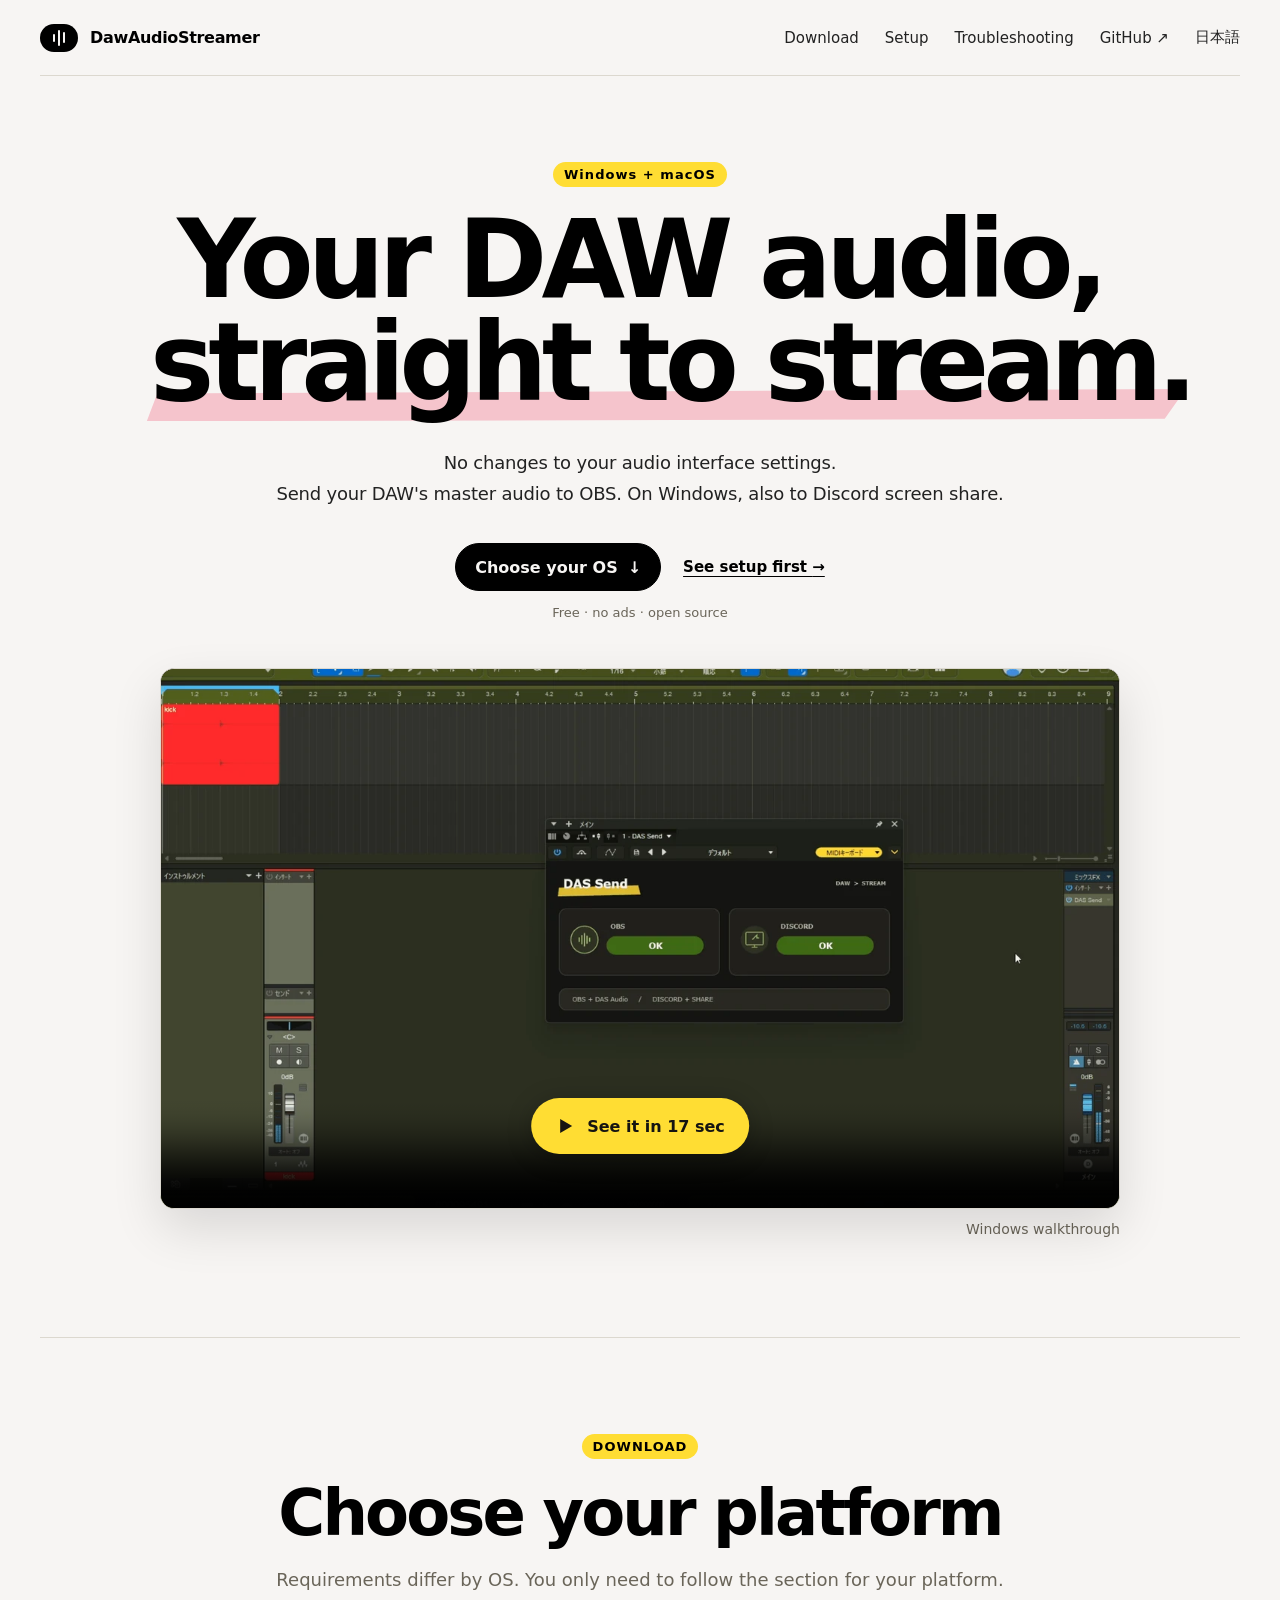
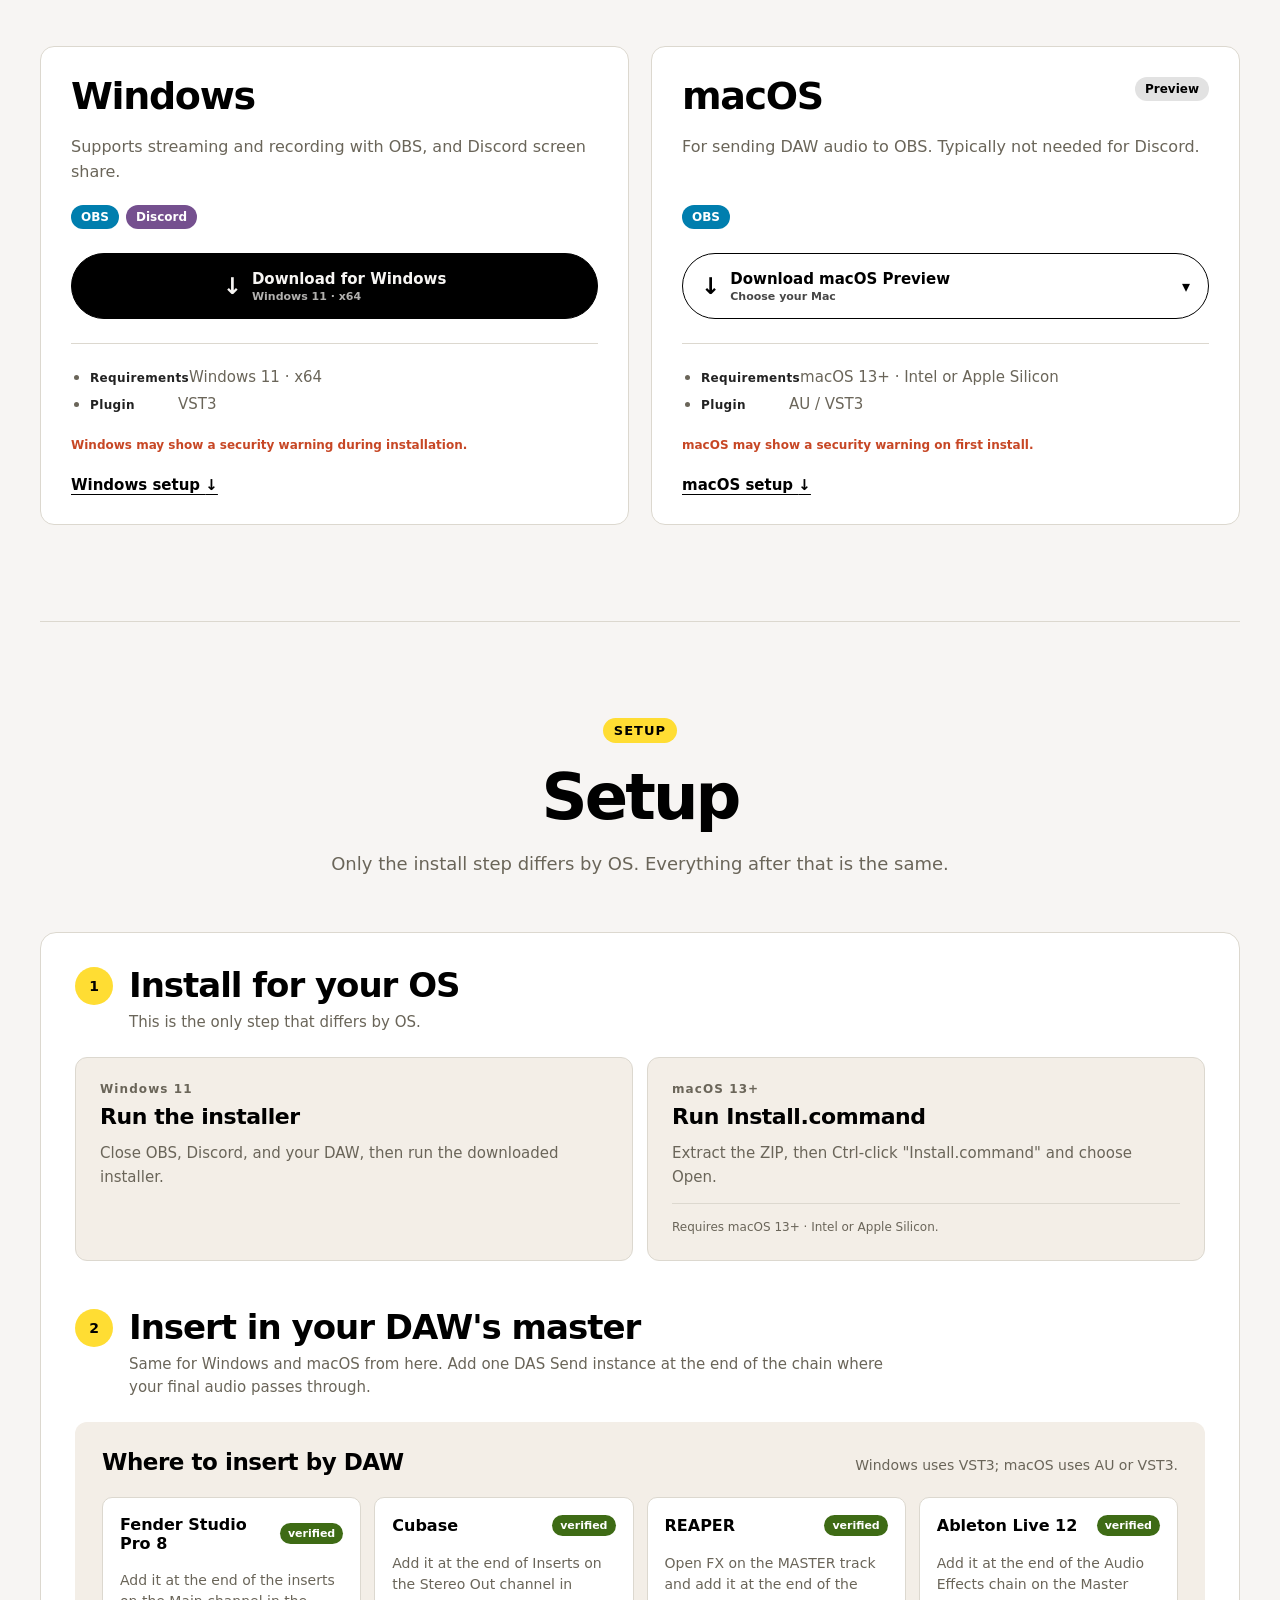
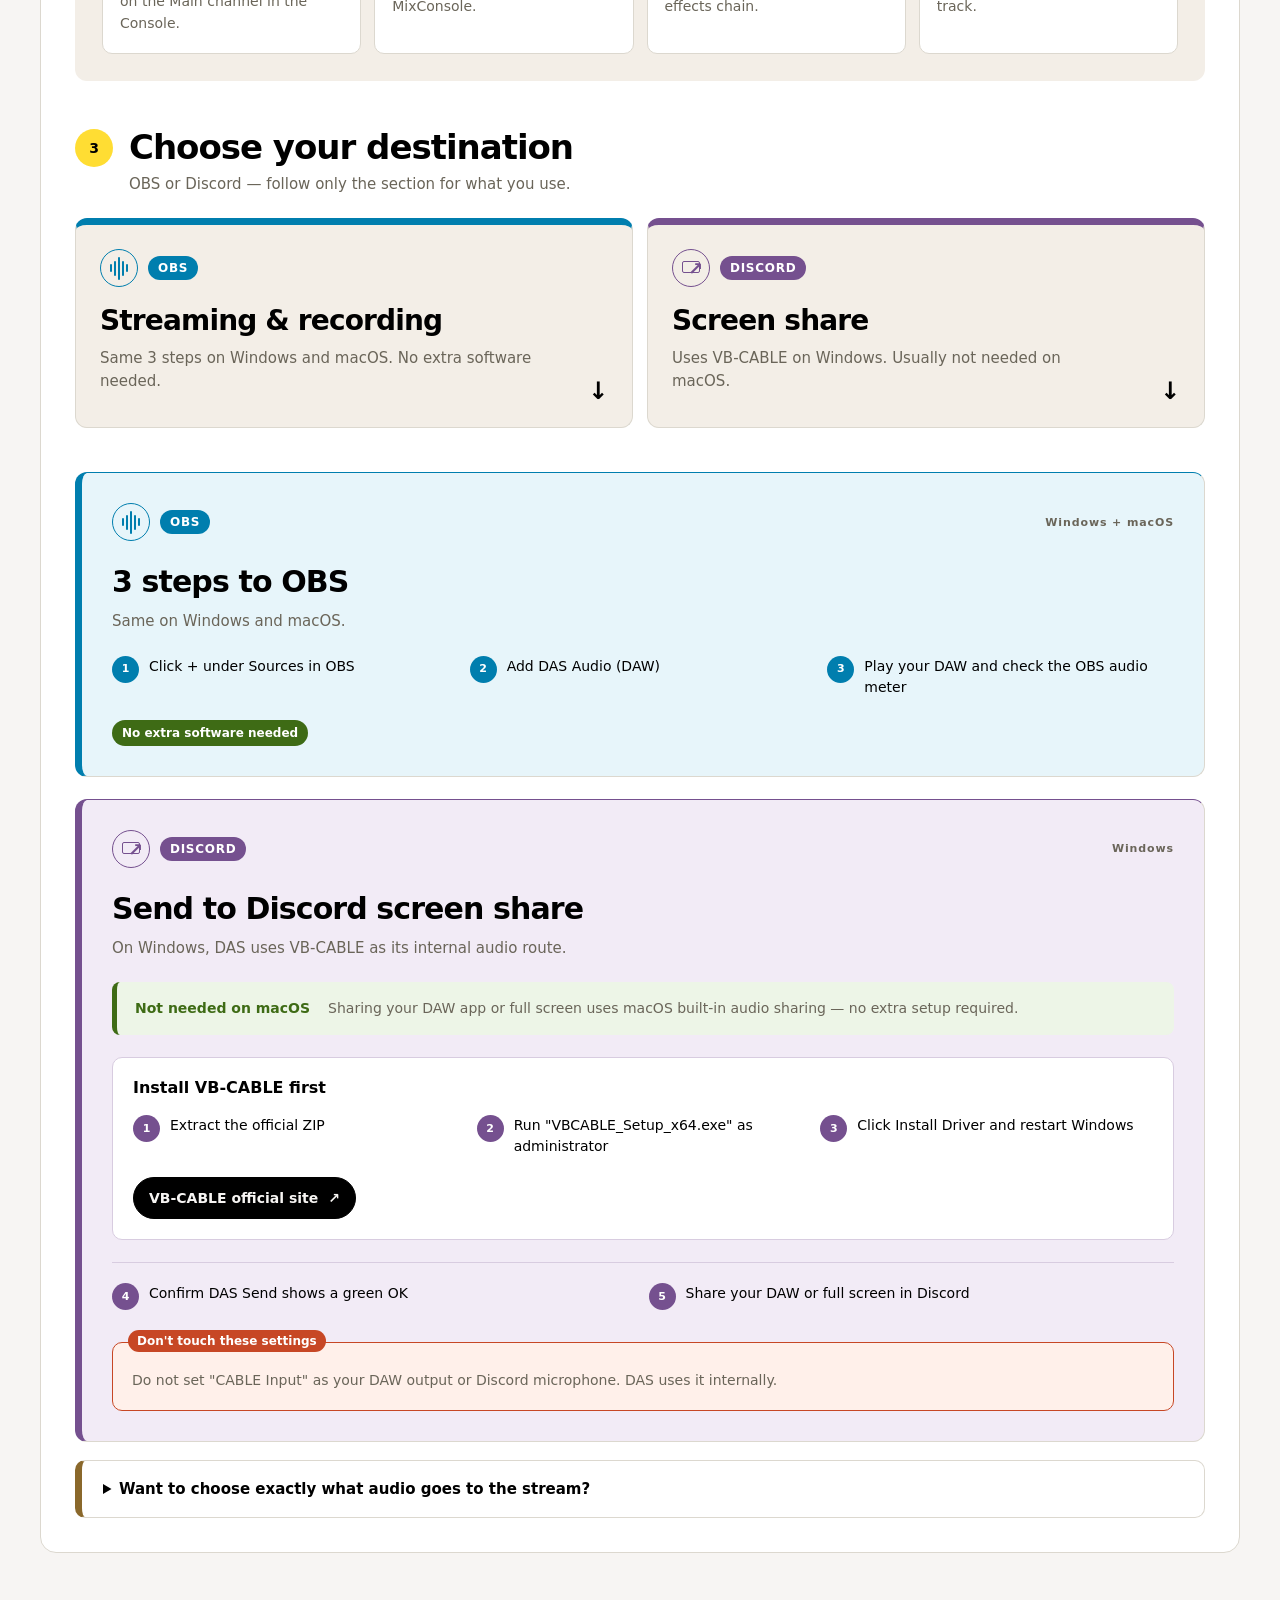
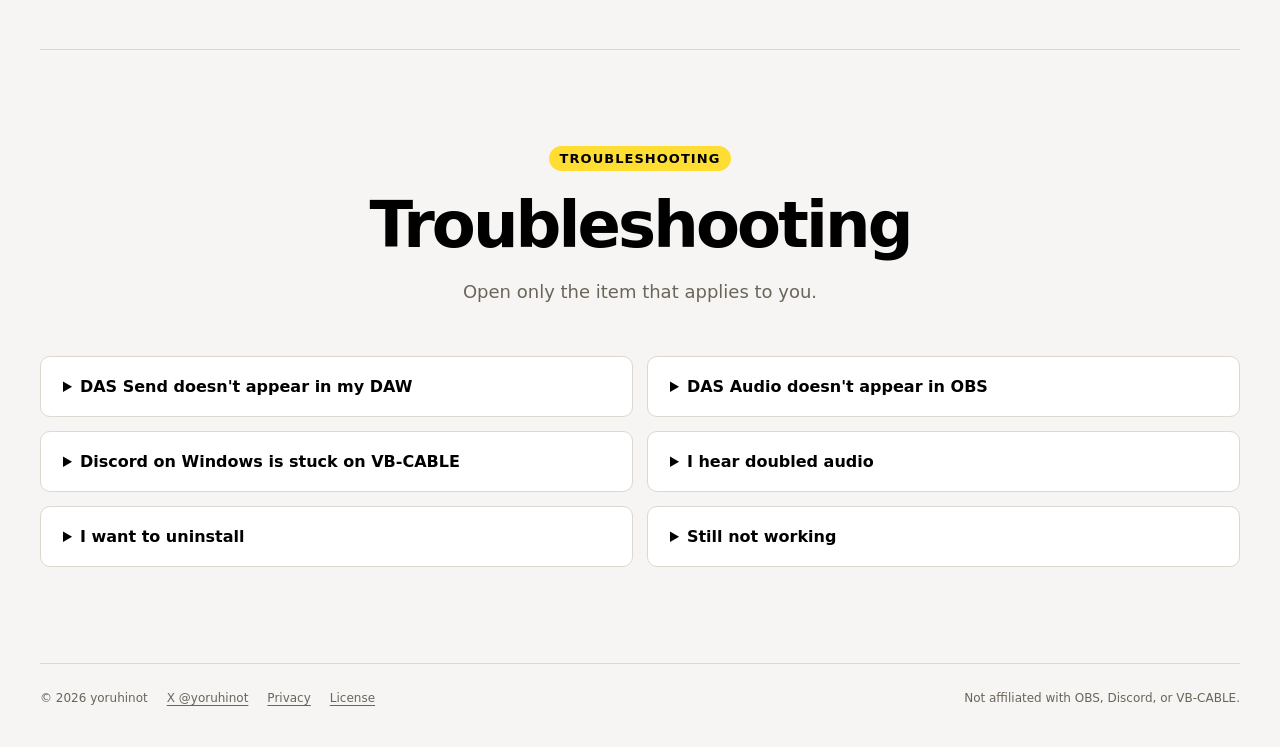
==== commit 11cfb198: "Respect visitor language choices and keep localized downloads complete" ====
--- a/site/index.html
+++ b/site/index.html
@@ -3,6 +3,7 @@
 <head>
   <meta charset="utf-8">
   <meta name="viewport" content="width=device-width, initial-scale=1">
+  <script src="language.js?v=20260910"></script>
   <title>DawAudioStreamer — DAWの音を配信へ</title>
   <meta name="description" content="DAWの音声を、オーディオ設定を変えずにOBSやDiscordの画面共有へ送れます。Windows版とmacOSプレビュー版を配布中。">
   <meta name="theme-color" content="#f7f5f3" media="(prefers-color-scheme: light)">
@@ -41,7 +42,7 @@
       <a href="#setup">セットアップ</a>
       <a href="#trouble">困ったとき</a>
       <a href="https://github.com/yoruhinot/DawAudioStreamer">GitHub <span aria-hidden="true">↗</span></a>
-      <a href="en/">English</a>
+      <a href="en/?lang=en" hreflang="en" lang="en">English</a>
     </nav>
   </header>
 
@@ -106,8 +107,8 @@
               <a class="mac-arch" id="mac-download-arm" href="https://github.com/yoruhinot/DawAudioStreamer/releases/download/v0.4.1-macos-preview.1/DawAudioStreamer-0.4.1-macos-preview.1-macOS-AppleSilicon.zip">
                 <strong>Apple Silicon</strong><small>M1〜M4・macOS 13以降</small>
               </a>
-              <a class="mac-arch" id="mac-download-intel" href="https://github.com/yoruhinot/DawAudioStreamer/releases/download/v0.4.1-macos-preview.1/DawAudioStreamer-0.4.1-macos-preview.1-macOS-Intel.zip">
-                <strong>Intel</strong><small>x64・macOS 13以降</small>
+              <a class="mac-arch" id="mac-download-intel" aria-disabled="true" tabindex="-1">
+                <strong>Intel</strong><small>準備中</small>
               </a>
             </div>
           </details>
@@ -202,7 +203,7 @@
   <footer>
     <span>© 2026 yoruhinot</span>
     <a href="https://x.com/yoruhinot">X @yoruhinot</a>
-    <a href="https://github.com/yoruhinot/DawAudioStreamer/blob/main/PRIVACY.md">プライバシー</a>
+    <a href="https://github.com/yoruhinot/DawAudioStreamer/blob/main/PRIVACY.ja.md">プライバシー</a>
     <a href="https://github.com/yoruhinot/DawAudioStreamer/blob/main/LICENSE">ライセンス</a>
     <span class="trademark-note">OBS、Discord、VB-CABLEの公式製品ではありません。</span>
   </footer>
--- a/site/styles.css
+++ b/site/styles.css
@@ -152,6 +152,7 @@
 .mac-arch { display: block; padding: 11px 16px; color: var(--ink); background: transparent; border-radius: 14px; text-decoration: none; transition: color .15s ease, background .15s ease; }
 .mac-arch:last-child { border-bottom-left-radius: 27px; border-bottom-right-radius: 27px; }
 .mac-arch:hover { color: var(--paper); background: var(--ink); }
+.mac-arch[aria-disabled="true"] { opacity: .6; pointer-events: none; }
 .mac-arch strong { display: block; font-size: 15px; }
 .mac-arch small { display: block; margin-top: 2px; opacity: .72; font-size: 11px; }
 @media (prefers-reduced-motion: reduce) {
